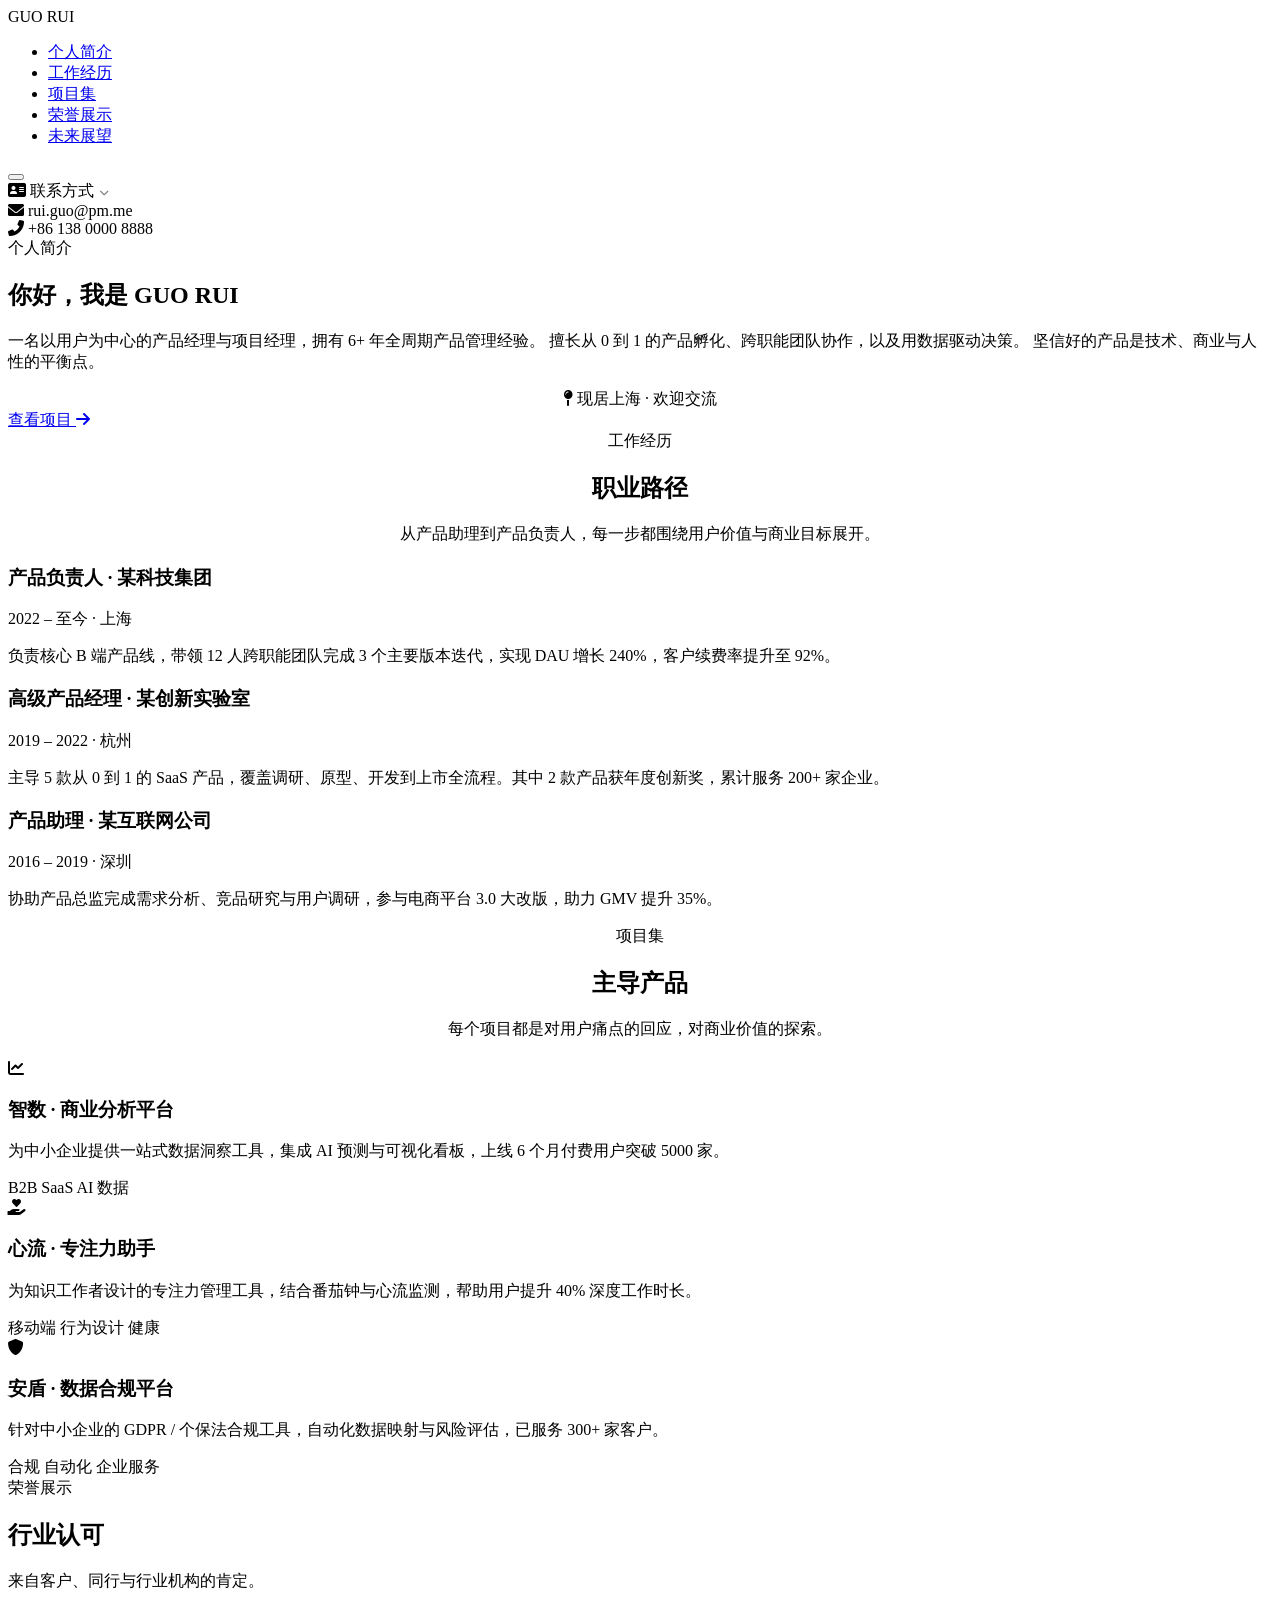
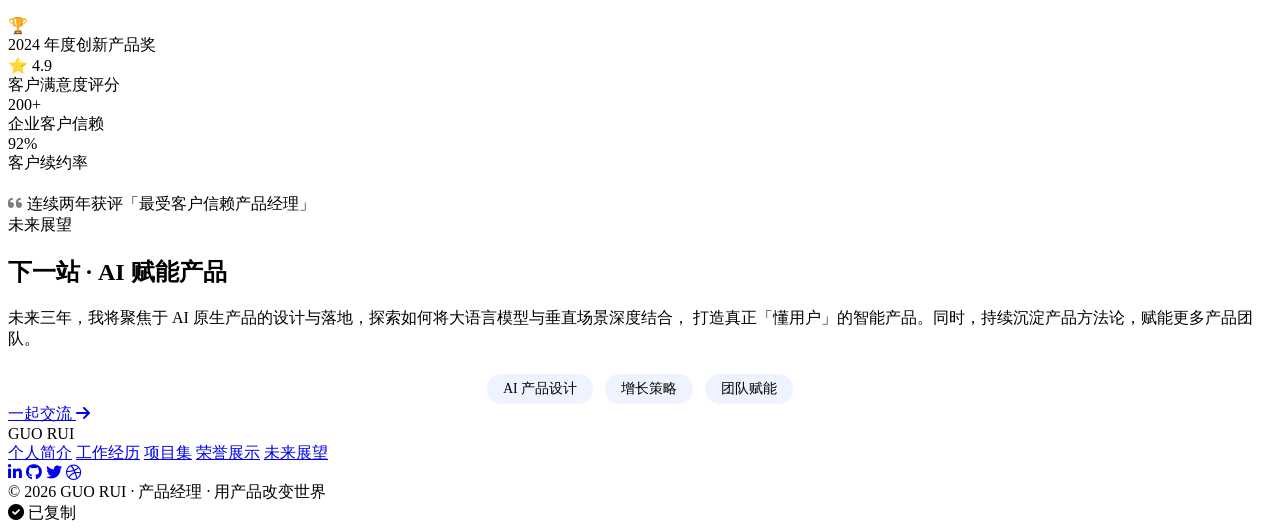
==== index.html @ d83da2b8 "Add files via upload" ====
<!DOCTYPE html>
<html lang="zh-CN">
<head>
    <meta charset="UTF-8" />
    <meta name="viewport" content="width=device-width, initial-scale=1.0" />
    <title>GUO RUI · 产品经理作品集</title>
    <!-- Font Awesome -->
    <link rel="stylesheet" href="https://cdnjs.cloudflare.com/ajax/libs/font-awesome/6.0.0-beta3/css/all.min.css" />
    <!-- Google Fonts -->
    <link rel="preconnect" href="https://fonts.googleapis.com" />
    <link rel="preconnect" href="https://fonts.gstatic.com" crossorigin />
    <link href="https://fonts.googleapis.com/css2?family=Inter:opsz,wght@14..32,300;400;500;600;700;800&family=Space+Grotesk:wght@400;500;600;700&display=swap" rel="stylesheet" />
    <!-- 主样式 -->
    <link rel="stylesheet" href="css/style.css" />
</head>
<body>

    <!-- ===== 背景装饰图形 ===== -->
    <div class="bg-shape bg-shape--1"></div>
    <div class="bg-shape bg-shape--2"></div>
    <div class="bg-shape bg-shape--3"></div>

    <!-- ============================================================
    顶部任务栏
    ============================================================ -->
    <div class="top-bar" id="topBar">
        <div class="top-left">GUO RUI</div>

        <div class="top-center" id="navCenter">
            <ul class="nav-links" id="navLinks">
                <li><a href="#intro" class="active">个人简介</a></li>
                <li><a href="#experience">工作经历</a></li>
                <li><a href="#projects">项目集</a></li>
                <li><a href="#honors">荣誉展示</a></li>
                <li><a href="#future">未来展望</a></li>
            </ul>
            <button class="hamburger" id="hamburger" aria-label="切换导航">
                <span></span>
                <span></span>
                <span></span>
            </button>
        </div>

        <div class="top-right" id="contactToggle">
            <div class="contact-label">
                <i class="fas fa-address-card"></i> 联系方式
                <i class="fas fa-chevron-down" style="font-size:0.6rem;opacity:0.5;margin-left:2px;"></i>
            </div>
            <div class="contact-dropdown" id="contactDropdown">
                <div class="contact-item" data-copy="rui.guo@pm.me">
                    <i class="fas fa-envelope"></i>
                    <span class="copy-text">rui.guo@pm.me</span>
                </div>
                <div class="contact-divider"></div>
                <div class="contact-item" data-copy="+86 138 0000 8888">
                    <i class="fas fa-phone-alt"></i>
                    <span class="copy-text">+86 138 0000 8888</span>
                </div>
            </div>
        </div>
    </div>

    <!-- ============================================================
    页面1：个人简介
    ============================================================ -->
    <section class="page" id="intro">
        <div class="page-content scroll-animate">
            <div class="page-card card-transparent">
                <span class="page-label">个人简介</span>
                <h1>你好，我是 <span class="highlight">GUO RUI</span></h1>
                <p>
                    一名以用户为中心的产品经理与项目经理，拥有 6+ 年全周期产品管理经验。
                    擅长从 0 到 1 的产品孵化、跨职能团队协作，以及用数据驱动决策。
                    坚信好的产品是技术、商业与人性的平衡点。
                </p>

                <div style="display:flex; justify-content:center; margin-top:12px;">
                    <div class="location-btn">
                        <i class="fas fa-map-pin"></i> 现居上海 · 欢迎交流
                    </div>
                </div>

                <div class="btn-group">
                    <a href="#projects" class="btn-primary">查看项目 <i class="fas fa-arrow-right"></i></a>
                </div>
            </div>
        </div>
    </section>

    <!-- ============================================================
    页面2：工作经历
    ============================================================ -->
    <section class="page" id="experience">
        <div class="page-content scroll-animate">
            <div class="page-card" style="text-align:left;">
                <span class="page-label" style="text-align:center;display:table;margin:0 auto 12px;">工作经历</span>
                <h1 style="text-align:center;">职业路径</h1>
                <p style="text-align:center;margin-bottom:20px;">
                    从产品助理到产品负责人，每一步都围绕用户价值与商业目标展开。
                </p>

                <div class="exp-list">
                    <div class="exp-item">
                        <h3>产品负责人 · 某科技集团</h3>
                        <div class="company">2022 – 至今 · 上海</div>
                        <p>负责核心 B 端产品线，带领 12 人跨职能团队完成 3 个主要版本迭代，实现 DAU 增长 240%，客户续费率提升至 92%。</p>
                    </div>
                    <div class="exp-item">
                        <h3>高级产品经理 · 某创新实验室</h3>
                        <div class="company">2019 – 2022 · 杭州</div>
                        <p>主导 5 款从 0 到 1 的 SaaS 产品，覆盖调研、原型、开发到上市全流程。其中 2 款产品获年度创新奖，累计服务 200+ 家企业。</p>
                    </div>
                    <div class="exp-item">
                        <h3>产品助理 · 某互联网公司</h3>
                        <div class="company">2016 – 2019 · 深圳</div>
                        <p>协助产品总监完成需求分析、竞品研究与用户调研，参与电商平台 3.0 大改版，助力 GMV 提升 35%。</p>
                    </div>
                </div>
            </div>
        </div>
    </section>

    <!-- ============================================================
    页面3：项目集
    ============================================================ -->
    <section class="page" id="projects">
        <div class="page-content scroll-animate">
            <div class="page-card" style="text-align:left;">
                <span class="page-label" style="text-align:center;display:table;margin:0 auto 12px;">项目集</span>
                <h1 style="text-align:center;">主导产品</h1>
                <p style="text-align:center;margin-bottom:20px;">
                    每个项目都是对用户痛点的回应，对商业价值的探索。
                </p>

                <div class="projects-grid">
                    <div class="project-card">
                        <div class="icon"><i class="fas fa-chart-line"></i></div>
                        <h3>智数 · 商业分析平台</h3>
                        <p>为中小企业提供一站式数据洞察工具，集成 AI 预测与可视化看板，上线 6 个月付费用户突破 5000 家。</p>
                        <div class="tags">
                            <span>B2B SaaS</span>
                            <span>AI</span>
                            <span>数据</span>
                        </div>
                    </div>
                    <div class="project-card">
                        <div class="icon"><i class="fas fa-hand-holding-heart"></i></div>
                        <h3>心流 · 专注力助手</h3>
                        <p>为知识工作者设计的专注力管理工具，结合番茄钟与心流监测，帮助用户提升 40% 深度工作时长。</p>
                        <div class="tags">
                            <span>移动端</span>
                            <span>行为设计</span>
                            <span>健康</span>
                        </div>
                    </div>
                    <div class="project-card">
                        <div class="icon"><i class="fas fa-shield-alt"></i></div>
                        <h3>安盾 · 数据合规平台</h3>
                        <p>针对中小企业的 GDPR / 个保法合规工具，自动化数据映射与风险评估，已服务 300+ 家客户。</p>
                        <div class="tags">
                            <span>合规</span>
                            <span>自动化</span>
                            <span>企业服务</span>
                        </div>
                    </div>
                </div>
            </div>
        </div>
    </section>

    <!-- ============================================================
    页面4：荣誉展示
    ============================================================ -->
    <section class="page" id="honors">
        <div class="page-content scroll-animate">
            <div class="page-card">
                <span class="page-label">荣誉展示</span>
                <h1>行业认可</h1>
                <p style="margin-bottom:24px;">来自客户、同行与行业机构的肯定。</p>

                <div class="honors-grid">
                    <div class="honor-item">
                        <div class="number">🏆</div>
                        <div class="desc">2024 年度创新产品奖</div>
                    </div>
                    <div class="honor-item">
                        <div class="number">⭐ 4.9</div>
                        <div class="desc">客户满意度评分</div>
                    </div>
                    <div class="honor-item">
                        <div class="number">200+</div>
                        <div class="desc">企业客户信赖</div>
                    </div>
                    <div class="honor-item">
                        <div class="number">92%</div>
                        <div class="desc">客户续约率</div>
                    </div>
                </div>
                <div class="sub-text" style="margin-top:20px;">
                    <i class="fas fa-quote-left" style="color:var(--accent-blue);opacity:0.5;"></i>
                    连续两年获评「最受客户信赖产品经理」
                </div>
            </div>
        </div>
    </section>

    <!-- ============================================================
    页面5：未来展望
    ============================================================ -->
    <section class="page" id="future">
        <div class="page-content scroll-animate">
            <div class="page-card">
                <span class="page-label">未来展望</span>
                <h1>下一站 · <span class="highlight">AI 赋能产品</span></h1>
                <p>
                    未来三年，我将聚焦于 AI 原生产品的设计与落地，探索如何将大语言模型与垂直场景深度结合，
                    打造真正「懂用户」的智能产品。同时，持续沉淀产品方法论，赋能更多产品团队。
                </p>
                <div style="margin-top:24px;display:flex;flex-wrap:wrap;gap:12px;justify-content:center;">
                    <span style="background:rgba(43,109,246,0.08);padding:6px 16px;border-radius:50px;font-size:0.85rem;color:var(--accent-blue);">AI 产品设计</span>
                    <span style="background:rgba(43,109,246,0.08);padding:6px 16px;border-radius:50px;font-size:0.85rem;color:var(--accent-blue);">增长策略</span>
                    <span style="background:rgba(43,109,246,0.08);padding:6px 16px;border-radius:50px;font-size:0.85rem;color:var(--accent-blue);">团队赋能</span>
                </div>
                <div class="btn-group">
                    <a href="#contact" class="btn-primary">一起交流 <i class="fas fa-arrow-right"></i></a>
                </div>
            </div>
        </div>
    </section>

    <!-- ============================================================
    底部状态栏
    ============================================================ -->
    <footer class="container footer" id="contact">
        <div class="footer-logo">GUO RUI</div>
        <div class="footer-links">
            <a href="#intro">个人简介</a>
            <a href="#experience">工作经历</a>
            <a href="#projects">项目集</a>
            <a href="#honors">荣誉展示</a>
            <a href="#future">未来展望</a>
        </div>
        <div class="footer-socials">
            <a href="#" aria-label="LinkedIn"><i class="fab fa-linkedin-in"></i></a>
            <a href="#" aria-label="GitHub"><i class="fab fa-github"></i></a>
            <a href="#" aria-label="Twitter"><i class="fab fa-twitter"></i></a>
            <a href="#" aria-label="Dribbble"><i class="fab fa-dribbble"></i></a>
        </div>
        <div class="footer-copy">
            &copy; 2026 GUO RUI · 产品经理 · 用产品改变世界
        </div>
    </footer>

    <!-- ============================================================
    "已复制" 提示小窗
    ============================================================ -->
    <div class="toast-copy" id="toastCopy">
        <i class="fas fa-check-circle"></i> 已复制
    </div>

    <!-- ============================================================
    主脚本
    ============================================================ -->
    <script src="js/script.js"></script>

</body>
</html>
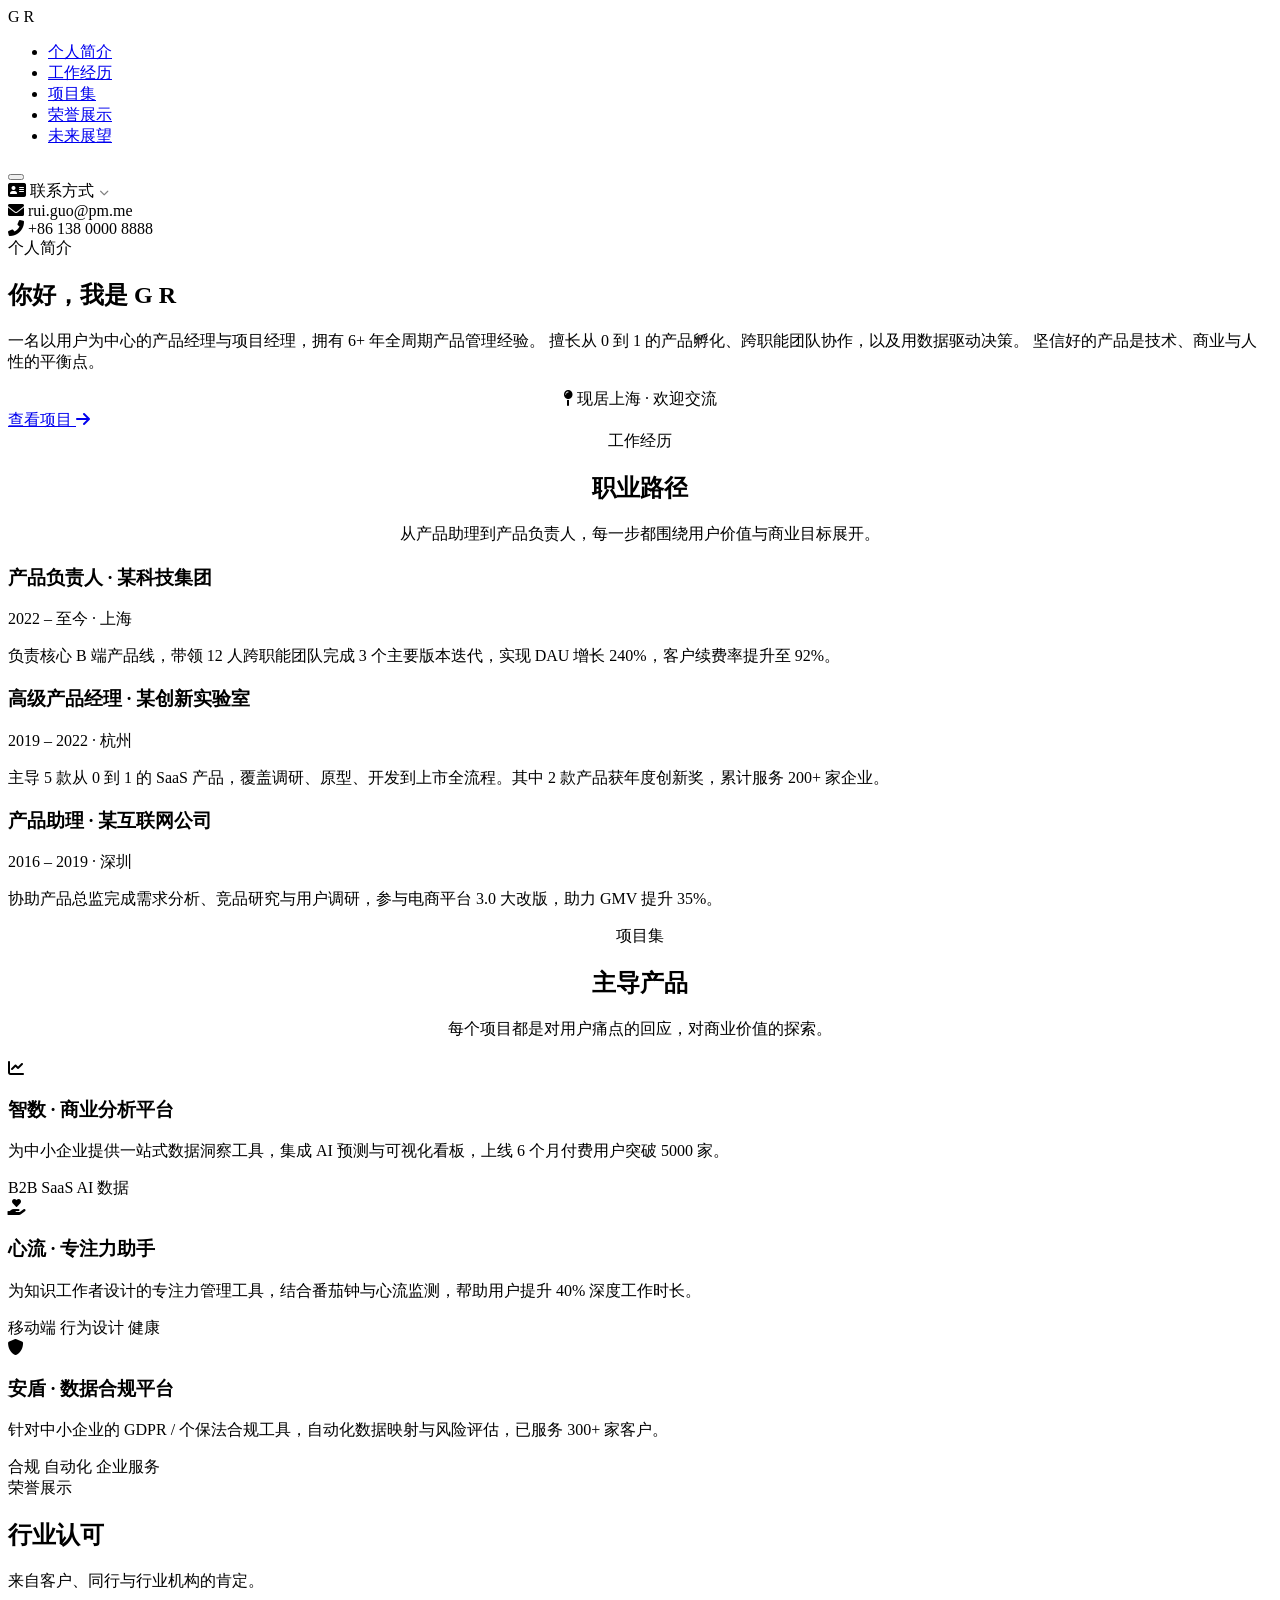
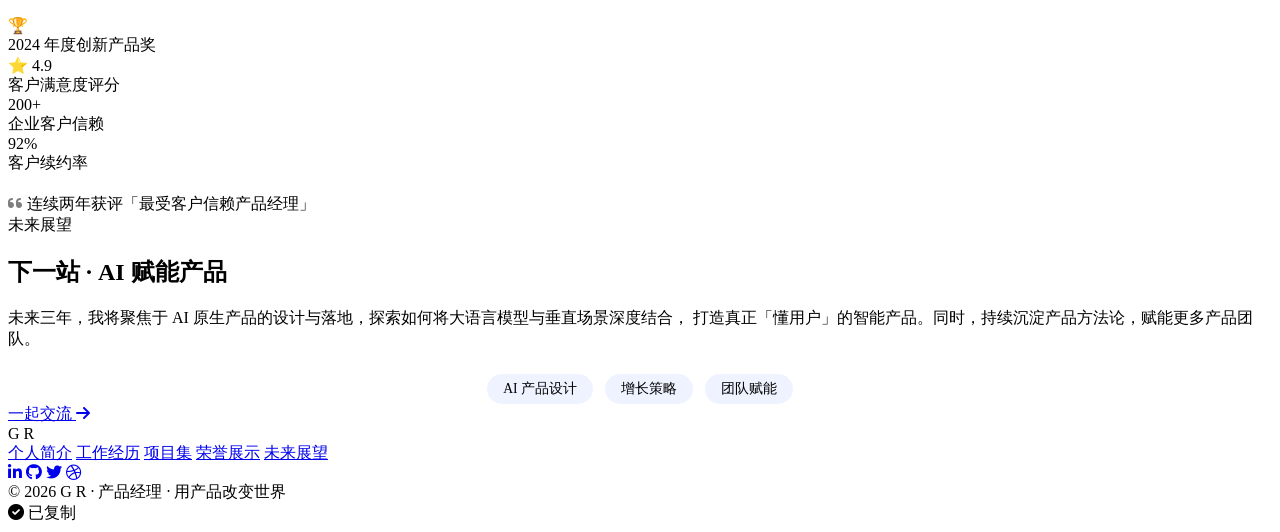
==== commit 5d733ba5: "Update index.html" ====
--- a/index.html
+++ b/index.html
@@ -3,7 +3,7 @@
 <head>
     <meta charset="UTF-8" />
     <meta name="viewport" content="width=device-width, initial-scale=1.0" />
-    <title>GUO RUI · 产品经理作品集</title>
+    <title>G R · 产品经理作品集</title>
     <!-- Font Awesome -->
     <link rel="stylesheet" href="https://cdnjs.cloudflare.com/ajax/libs/font-awesome/6.0.0-beta3/css/all.min.css" />
     <!-- Google Fonts -->
@@ -24,7 +24,7 @@
     顶部任务栏
     ============================================================ -->
     <div class="top-bar" id="topBar">
-        <div class="top-left">GUO RUI</div>
+        <div class="top-left">G R</div>
 
         <div class="top-center" id="navCenter">
             <ul class="nav-links" id="navLinks">
@@ -67,7 +67,7 @@
         <div class="page-content scroll-animate">
             <div class="page-card card-transparent">
                 <span class="page-label">个人简介</span>
-                <h1>你好，我是 <span class="highlight">GUO RUI</span></h1>
+                <h1>你好，我是 <span class="highlight">G R</span></h1>
                 <p>
                     一名以用户为中心的产品经理与项目经理，拥有 6+ 年全周期产品管理经验。
                     擅长从 0 到 1 的产品孵化、跨职能团队协作，以及用数据驱动决策。
@@ -232,7 +232,7 @@
     底部状态栏
     ============================================================ -->
     <footer class="container footer" id="contact">
-        <div class="footer-logo">GUO RUI</div>
+        <div class="footer-logo">G R</div>
         <div class="footer-links">
             <a href="#intro">个人简介</a>
             <a href="#experience">工作经历</a>
@@ -247,7 +247,7 @@
             <a href="#" aria-label="Dribbble"><i class="fab fa-dribbble"></i></a>
         </div>
         <div class="footer-copy">
-            &copy; 2026 GUO RUI · 产品经理 · 用产品改变世界
+            &copy; 2026 G R · 产品经理 · 用产品改变世界
         </div>
     </footer>
 
@@ -264,4 +264,4 @@
     <script src="js/script.js"></script>
 
 </body>
-</html>+</html>
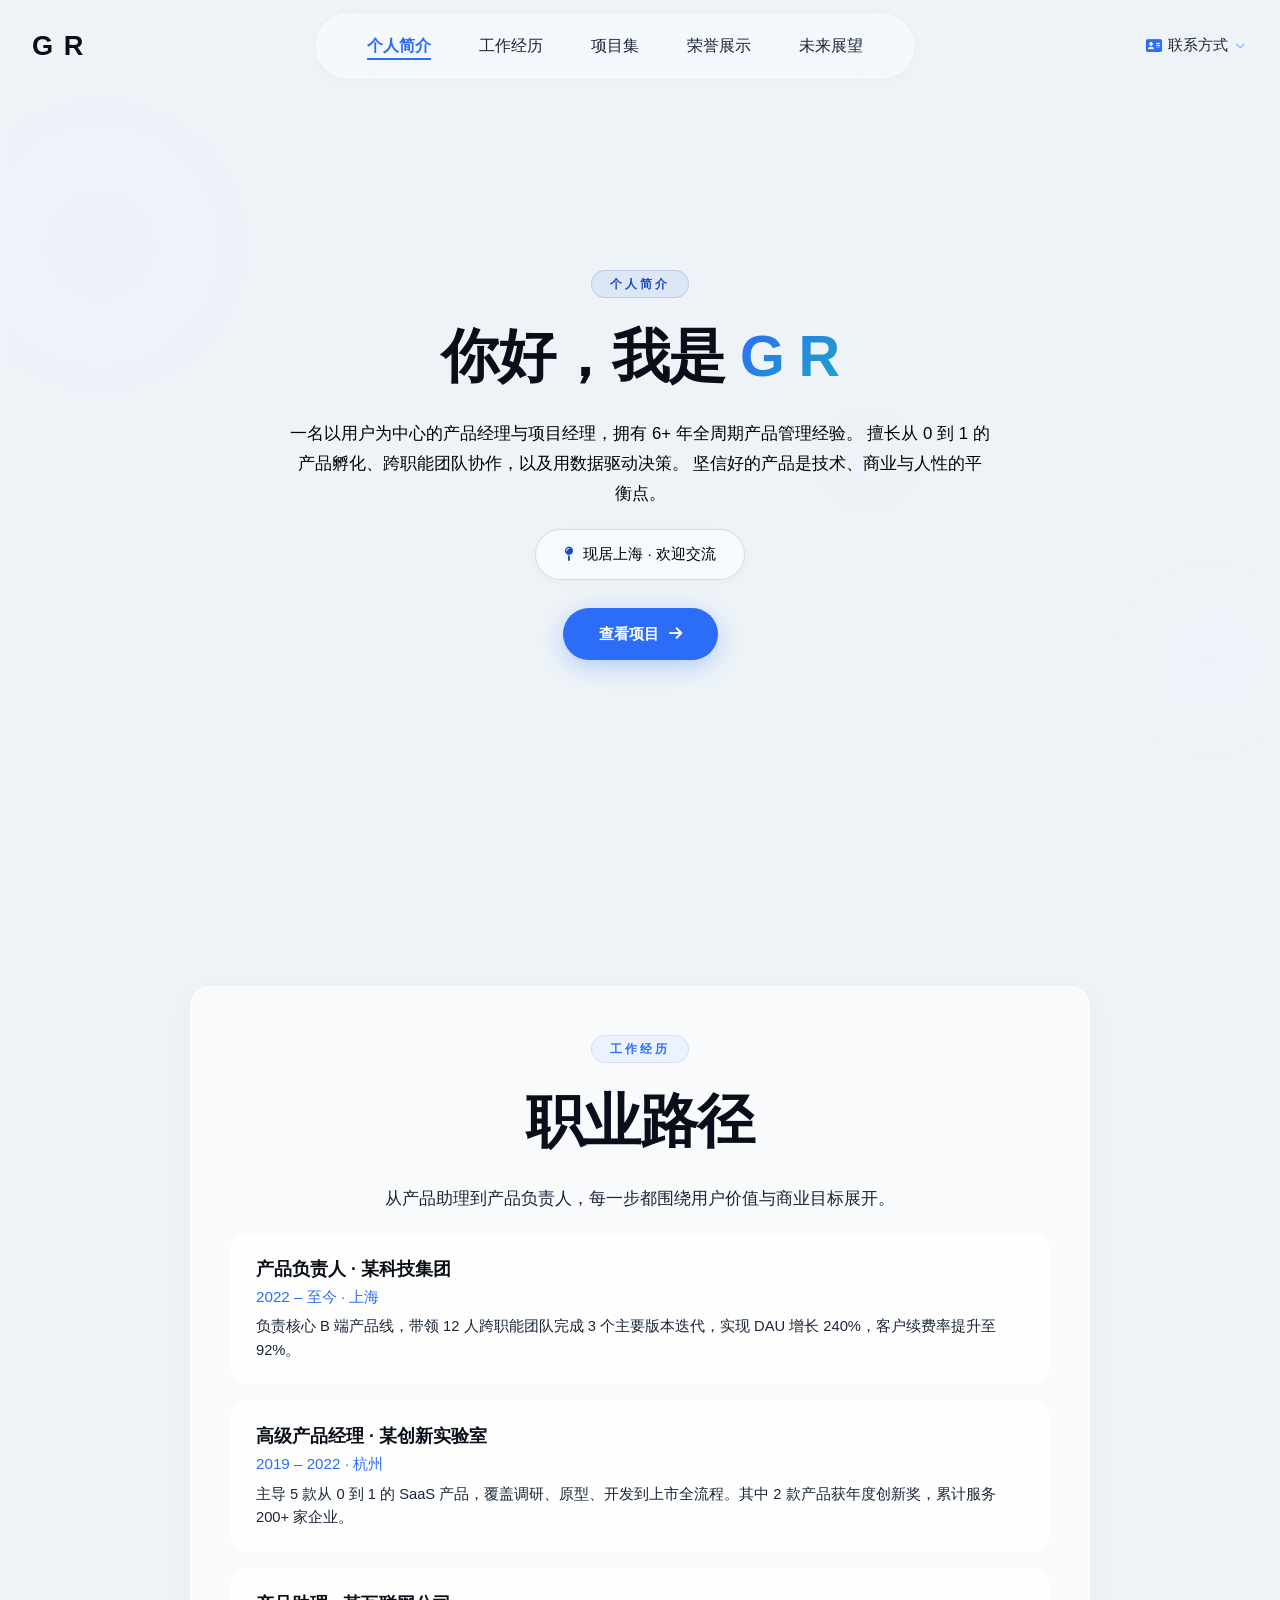
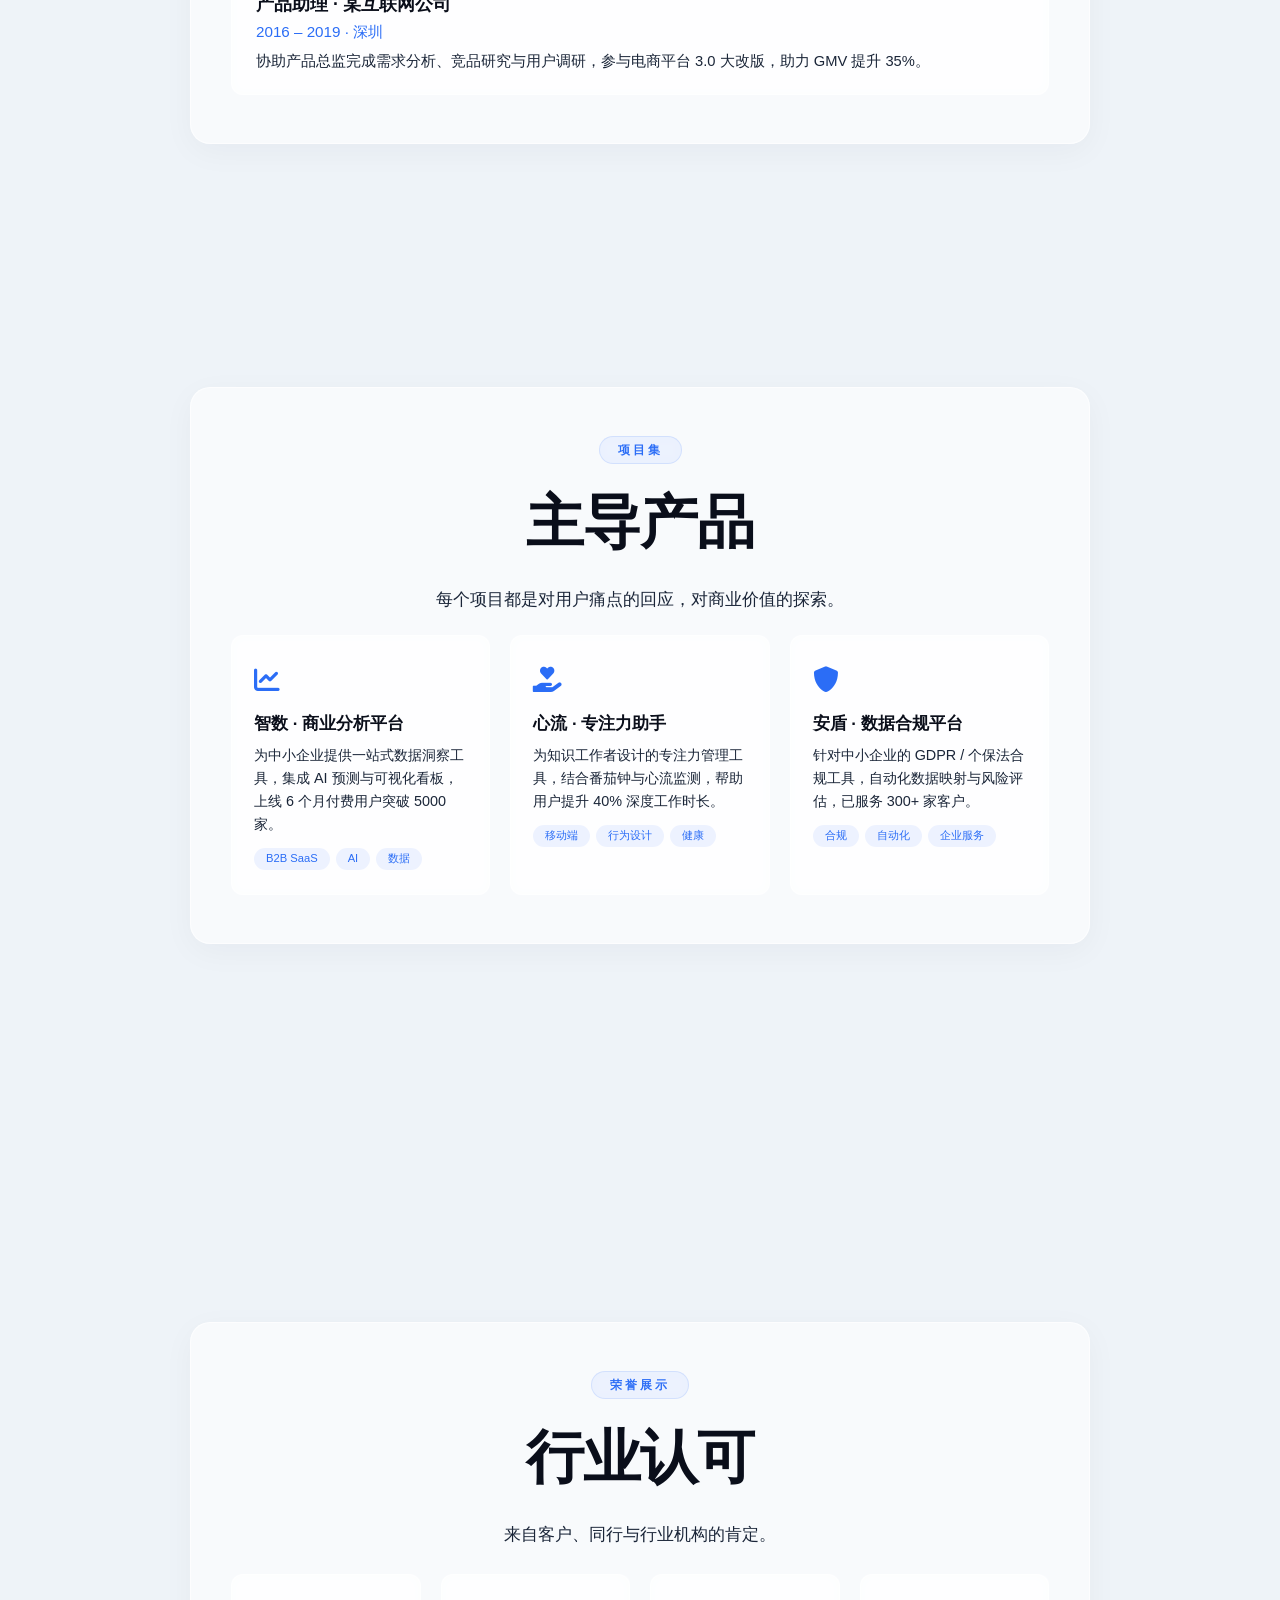
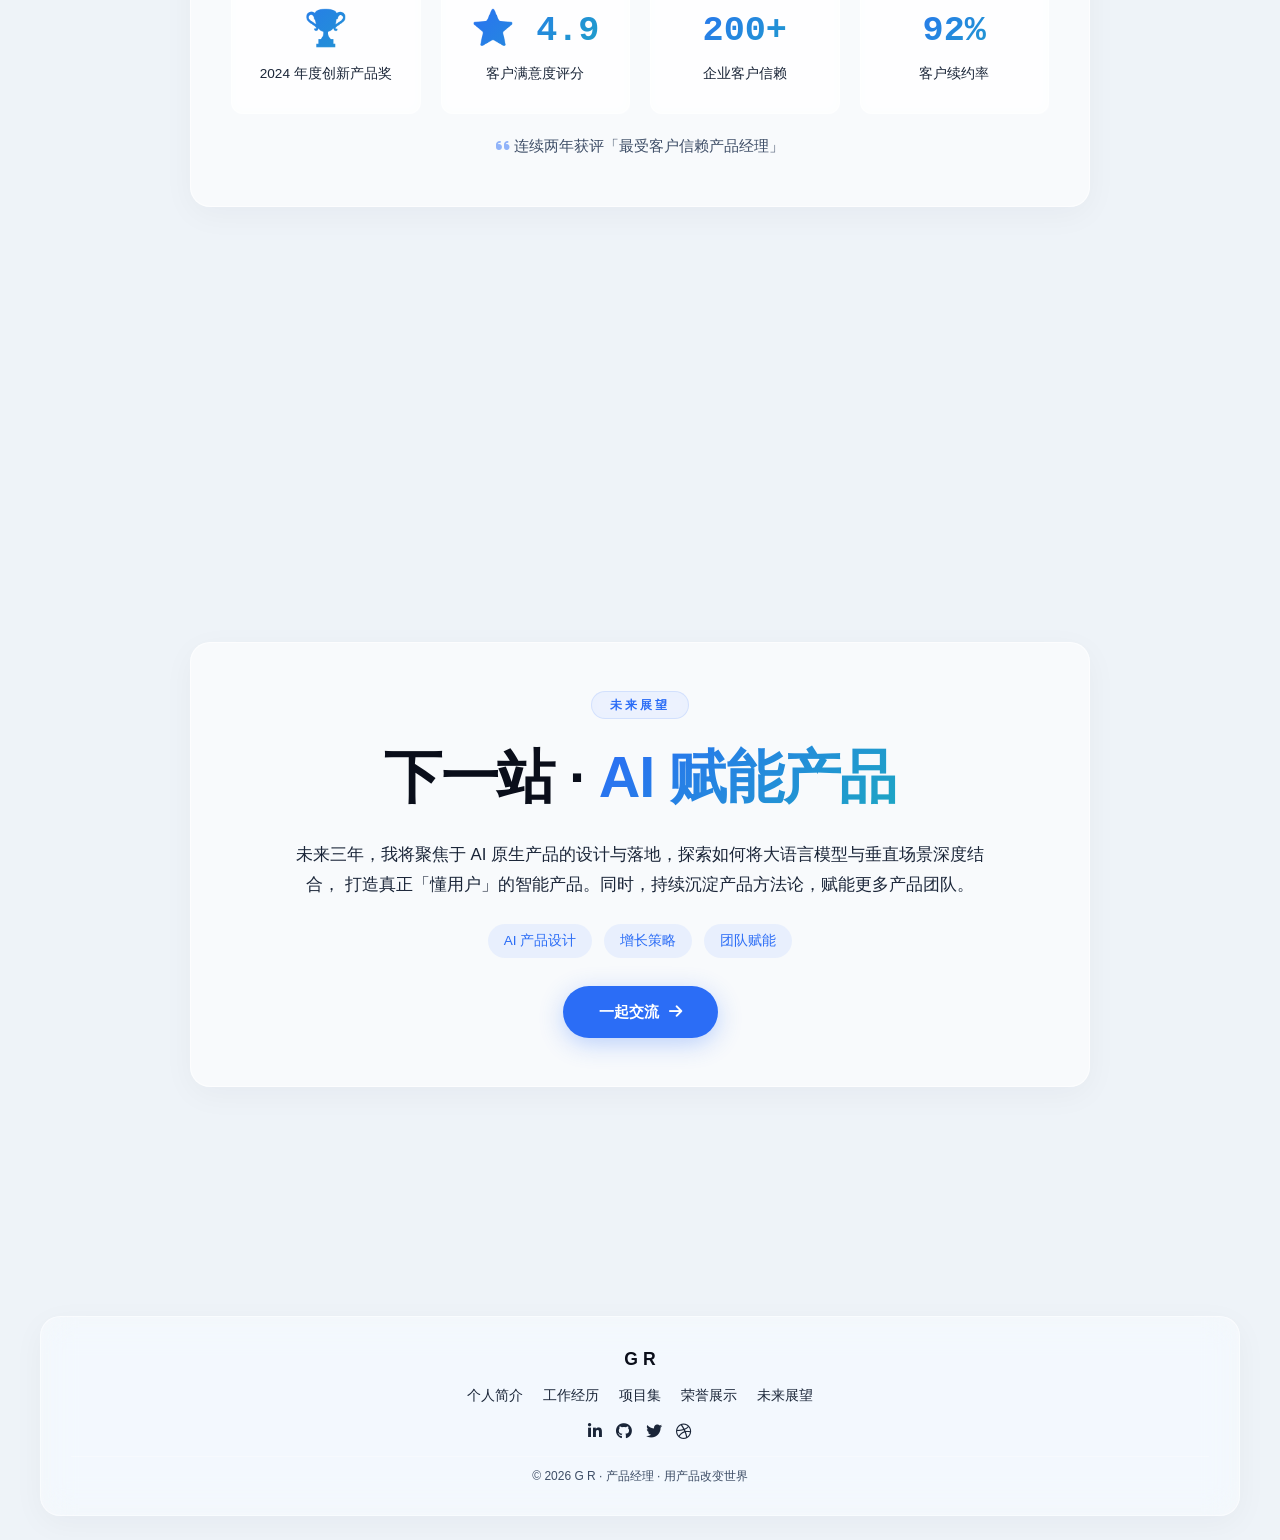
==== commit 7aedac19: "Add files via upload" ====
--- a/index.html
+++ b/index.html
@@ -264,4 +264,4 @@
     <script src="js/script.js"></script>
 
 </body>
-</html>
+</html>
--- a/css/style.css
+++ b/css/style.css
@@ -0,0 +1,1068 @@
+/* ========== 重置 & 全局 ========== */
+* {
+    margin: 0;
+    padding: 0;
+    box-sizing: border-box;
+}
+
+:root {
+    --bg-body: #eef3f8;
+    --text-primary: #0a0e1a;
+    --text-secondary: #1a2538;
+    --text-muted: #3d4d66;
+    --accent-blue: #2b6df6;
+    --accent-cyan: #1da5c4;
+    --accent-purple: #6b5ce0;
+    --radius: 20px;
+    --radius-sm: 12px;
+    --transition: 0.4s cubic-bezier(0.25, 0.46, 0.45, 0.94);
+    --glass-bg: rgba(255, 255, 255, 0.45);
+    --glass-border: rgba(255, 255, 255, 0.50);
+    --glass-shadow: 0 8px 32px rgba(0, 20, 40, 0.04);
+    --glass-shadow-hover: 0 16px 48px rgba(59, 124, 255, 0.08);
+}
+
+html {
+    scroll-behavior: smooth;
+}
+
+body {
+    font-family: 'Inter', -apple-system, BlinkMacSystemFont, 'Microsoft YaHei', sans-serif;
+    background: var(--bg-body);
+    color: var(--text-primary);
+    line-height: 1.6;
+    padding: 0 20px;
+    min-height: 100vh;
+    overflow-x: hidden;
+    position: relative;
+    background-image: url('');
+    background-size: cover;
+    background-position: center;
+    background-attachment: fixed;
+}
+
+/* 背景遮罩层 — 透明度 10% */
+body.has-bg::before {
+    content: '';
+    position: fixed;
+    top: 0;
+    left: 0;
+    width: 100%;
+    height: 100%;
+    background: rgba(238, 243, 248, 0.10);
+    backdrop-filter: blur(1.5px);
+    z-index: 0;
+    pointer-events: none;
+}
+
+/* 背景装饰图形 */
+.bg-shape {
+    position: fixed;
+    border-radius: 50%;
+    pointer-events: none;
+    z-index: 0;
+    opacity: 0.08;
+    animation: floatShape 20s infinite alternate ease-in-out;
+}
+.bg-shape--1 {
+    width: 400px;
+    height: 400px;
+    top: 5%;
+    left: -100px;
+    background: radial-gradient(circle, rgba(59, 124, 255, 0.10), transparent 70%);
+    animation-duration: 24s;
+}
+.bg-shape--2 {
+    width: 300px;
+    height: 300px;
+    bottom: 10%;
+    right: -80px;
+    background: radial-gradient(circle, rgba(37, 181, 212, 0.08), transparent 70%);
+    animation-duration: 28s;
+    animation-delay: -6s;
+}
+.bg-shape--3 {
+    width: 200px;
+    height: 200px;
+    top: 40%;
+    left: 60%;
+    background: radial-gradient(circle, rgba(124, 108, 240, 0.06), transparent 70%);
+    animation-duration: 22s;
+    animation-delay: -10s;
+}
+
+@keyframes floatShape {
+    0% { transform: translate(0, 0) scale(1) rotate(0deg); }
+    33% { transform: translate(30px, -40px) scale(1.1) rotate(8deg); }
+    66% { transform: translate(-20px, 20px) scale(0.9) rotate(-6deg); }
+    100% { transform: translate(10px, -20px) scale(1.05) rotate(4deg); }
+}
+
+.container {
+    max-width: 1200px;
+    margin: 0 auto;
+    padding: 0 16px;
+    position: relative;
+    z-index: 2;
+}
+
+/* ========== 滚动入场动画 ========== */
+.scroll-animate {
+    opacity: 0;
+    transform: translateY(36px);
+    transition: opacity 0.8s cubic-bezier(0.25, 0.46, 0.45, 0.94),
+        transform 0.8s cubic-bezier(0.25, 0.46, 0.45, 0.94);
+    will-change: opacity, transform;
+}
+.scroll-animate.visible {
+    opacity: 1;
+    transform: translateY(0);
+}
+.scroll-animate.delay-1 { transition-delay: 0.1s; }
+.scroll-animate.delay-2 { transition-delay: 0.2s; }
+.scroll-animate.delay-3 { transition-delay: 0.3s; }
+.scroll-animate.delay-4 { transition-delay: 0.4s; }
+
+/* ============================================================
+   顶部任务栏
+   ============================================================ */
+.top-bar {
+    position: fixed;
+    top: 14px;
+    left: 50%;
+    transform: translateX(-50%);
+    width: calc(100% - 40px);
+    max-width: 1200px;
+    z-index: 100;
+    display: flex;
+    align-items: center;
+    justify-content: space-between;
+    gap: 20px;
+    padding: 0 4px;
+    flex-wrap: nowrap;
+}
+
+.top-left {
+    font-family: 'Microsoft YaHei', 'PingFang SC', sans-serif;
+    font-size: 1.7rem;
+    font-weight: 700;
+    color: #0a0e1a;
+    letter-spacing: 1.5px;
+    white-space: nowrap;
+    flex-shrink: 0;
+    padding: 6px 0;
+    margin-left: -12px;
+    transition: font-size var(--transition);
+    text-shadow: 0 1px 6px rgba(255,255,255,0.3);
+}
+
+.top-center {
+    display: flex;
+    align-items: center;
+    justify-content: center;
+    flex: 0 1 auto;
+    min-width: 0;
+    padding: 14px 34px;
+    border-radius: 60px;
+    background: rgba(255, 255, 255, 0.45);
+    backdrop-filter: blur(24px) saturate(180%);
+    -webkit-backdrop-filter: blur(24px) saturate(180%);
+    border: 1px solid rgba(255, 255, 255, 0.50);
+    box-shadow: 0 4px 20px rgba(0, 20, 40, 0.02);
+    transition: background var(--transition), box-shadow var(--transition), padding var(--transition);
+}
+
+.top-center.scrolled {
+    background: rgba(255, 255, 255, 0.60);
+    box-shadow: 0 8px 32px rgba(0, 20, 40, 0.06);
+}
+
+.nav-links {
+    display: flex;
+    align-items: center;
+    gap: 48px;
+    list-style: none;
+    font-size: 1rem;
+    font-weight: 500;
+    color: var(--text-secondary);
+    margin: 0;
+    padding: 4px 16px;
+    flex-wrap: nowrap;
+}
+
+.nav-links a {
+    transition: color var(--transition);
+    position: relative;
+    text-decoration: none;
+    color: #1a2538;
+    padding: 4px 0;
+    white-space: nowrap;
+    font-weight: 500;
+}
+
+.nav-links a::after {
+    content: '';
+    position: absolute;
+    bottom: -2px;
+    left: 0;
+    width: 0;
+    height: 2.5px;
+    background: var(--accent-blue);
+    transition: width var(--transition);
+}
+
+.nav-links a:hover {
+    color: var(--accent-blue);
+}
+
+.nav-links a:hover::after {
+    width: 100%;
+}
+
+.nav-links a.active {
+    color: var(--accent-blue);
+    font-weight: 600;
+}
+
+.nav-links a.active::after {
+    width: 100%;
+}
+
+.top-right {
+    position: relative;
+    font-size: 0.92rem;
+    color: var(--text-secondary);
+    white-space: nowrap;
+    flex-shrink: 0;
+    padding: 6px 0;
+    cursor: pointer;
+    user-select: none;
+    transition: color var(--transition);
+    margin-right: -8px;
+}
+
+.top-right:hover {
+    color: var(--accent-blue);
+}
+
+.top-right .contact-label {
+    display: flex;
+    align-items: center;
+    gap: 6px;
+    color: #1a2538;
+    font-weight: 500;
+}
+
+.top-right .contact-label i {
+    color: var(--accent-blue);
+    font-size: 0.9rem;
+}
+
+.contact-dropdown {
+    position: absolute;
+    top: calc(100% + 12px);
+    right: -8px;
+    min-width: 210px;
+    background: rgba(255, 255, 255, 0.80);
+    backdrop-filter: blur(24px) saturate(180%);
+    -webkit-backdrop-filter: blur(24px) saturate(180%);
+    border: 1px solid rgba(255, 255, 255, 0.60);
+    border-radius: var(--radius-sm);
+    padding: 16px 22px;
+    box-shadow: 0 12px 44px rgba(0, 20, 40, 0.10);
+    opacity: 0;
+    visibility: hidden;
+    transform: translateY(-8px) scale(0.96);
+    transition: opacity 0.3s ease, transform 0.3s ease, visibility 0.3s ease;
+    z-index: 200;
+    text-align: left;
+}
+
+.contact-dropdown.open {
+    opacity: 1;
+    visibility: visible;
+    transform: translateY(0) scale(1);
+}
+
+.contact-dropdown .contact-item {
+    display: flex;
+    align-items: center;
+    gap: 12px;
+    padding: 8px 0;
+    font-size: 0.88rem;
+    color: var(--text-secondary);
+    white-space: nowrap;
+    cursor: pointer;
+    border-radius: 8px;
+    padding: 8px 12px;
+    margin: 0 -12px;
+    transition: background var(--transition);
+}
+
+.contact-dropdown .contact-item:hover {
+    background: rgba(43, 109, 246, 0.06);
+}
+
+.contact-dropdown .contact-item i {
+    color: var(--accent-blue);
+    width: 20px;
+    text-align: center;
+    font-size: 0.95rem;
+    flex-shrink: 0;
+}
+
+.contact-dropdown .contact-item .copy-text {
+    color: var(--text-secondary);
+    text-decoration: none;
+    flex: 1;
+}
+
+.contact-dropdown .contact-divider {
+    height: 1px;
+    background: rgba(0, 0, 0, 0.06);
+    margin: 4px 0;
+}
+
+.toast-copy {
+    position: fixed;
+    top: 80px;
+    left: 50%;
+    transform: translateX(-50%) translateY(-20px);
+    background: rgba(0, 0, 0, 0.80);
+    backdrop-filter: blur(12px);
+    -webkit-backdrop-filter: blur(12px);
+    color: #fff;
+    padding: 10px 28px;
+    border-radius: 40px;
+    font-size: 0.92rem;
+    font-weight: 500;
+    letter-spacing: 0.3px;
+    box-shadow: 0 8px 32px rgba(0, 0, 0, 0.20);
+    z-index: 999;
+    opacity: 0;
+    visibility: hidden;
+    transition: opacity 0.35s ease, transform 0.35s ease, visibility 0.35s ease;
+    pointer-events: none;
+    white-space: nowrap;
+}
+
+.toast-copy.show {
+    opacity: 1;
+    visibility: visible;
+    transform: translateX(-50%) translateY(0);
+}
+
+.toast-copy i {
+    margin-right: 8px;
+    color: #4cd964;
+}
+
+.hamburger {
+    display: none;
+    flex-direction: column;
+    gap: 5px;
+    cursor: pointer;
+    padding: 4px 6px;
+    background: transparent;
+    border: none;
+    flex-shrink: 0;
+    align-items: center;
+    justify-content: center;
+}
+.hamburger span {
+    width: 24px;
+    height: 2.5px;
+    background: var(--text-primary);
+    border-radius: 4px;
+    transition: var(--transition);
+}
+
+/* ============================================================
+   全屏页面
+   ============================================================ */
+.page {
+    min-height: 100vh;
+    display: flex;
+    flex-direction: column;
+    justify-content: center;
+    align-items: center;
+    text-align: center;
+    padding: 80px 20px 50px;
+    position: relative;
+    z-index: 2;
+    scroll-margin-top: 80px;
+}
+
+.page-content {
+    max-width: 900px;
+    width: 100%;
+}
+
+.page-card {
+    background: rgba(255, 255, 255, 0.60);
+    backdrop-filter: blur(16px) saturate(180%);
+    -webkit-backdrop-filter: blur(16px) saturate(180%);
+    border: 1px solid rgba(255, 255, 255, 0.60);
+    border-radius: var(--radius);
+    padding: 48px 40px;
+    box-shadow: var(--glass-shadow);
+    transition: transform var(--transition), box-shadow var(--transition);
+}
+
+.page-card:hover {
+    transform: translateY(-4px);
+    box-shadow: var(--glass-shadow-hover);
+}
+
+/* ========== 第一页：透明背景 ========== */
+.page-card.card-transparent {
+    background: transparent !important;
+    backdrop-filter: none !important;
+    -webkit-backdrop-filter: none !important;
+    border: none !important;
+    border-radius: 0 !important;
+    box-shadow: none !important;
+    padding: 48px 20px;
+}
+
+.page-card.card-transparent:hover {
+    transform: none !important;
+    box-shadow: none !important;
+}
+
+.page-card.card-transparent .page-label,
+.page-card.card-transparent p,
+.page-card.card-transparent .btn-group .btn-secondary {
+    color: #000000 !important;
+}
+
+.page-card.card-transparent .page-label {
+    color: #1a4bc4 !important;
+    background: rgba(26, 75, 196, 0.08);
+    border-color: rgba(26, 75, 196, 0.15);
+}
+
+.page-card.card-transparent h1 {
+    color: var(--text-primary);
+}
+
+.page-card.card-transparent h1 .highlight {
+    background: linear-gradient(135deg, var(--accent-blue), var(--accent-cyan));
+    -webkit-background-clip: text;
+    -webkit-text-fill-color: transparent;
+    background-clip: text;
+}
+
+.page-card.card-transparent .btn-primary {
+    color: #fff !important;
+}
+.page-card.card-transparent .btn-secondary {
+    color: #000000 !important;
+    background: rgba(255, 255, 255, 0.55);
+    border-color: rgba(0, 0, 0, 0.15);
+}
+.page-card.card-transparent .btn-secondary:hover {
+    background: rgba(255, 255, 255, 0.85);
+}
+
+/* 第一页的“现居上海”按钮 */
+.location-btn {
+    display: inline-flex;
+    align-items: center;
+    justify-content: center;
+    gap: 10px;
+    background: rgba(255, 255, 255, 0.55);
+    backdrop-filter: blur(8px);
+    -webkit-backdrop-filter: blur(8px);
+    border: 1px solid rgba(0, 0, 0, 0.12);
+    color: #000000;
+    padding: 12px 28px;
+    border-radius: 60px;
+    font-weight: 500;
+    font-size: 0.95rem;
+    transition: background var(--transition), transform var(--transition), box-shadow var(--transition);
+    text-decoration: none;
+    margin: 8px auto 0;
+    cursor: default;
+    box-shadow: 0 2px 12px rgba(0, 0, 0, 0.03);
+}
+
+.location-btn i {
+    color: #000000;
+    font-size: 0.9rem;
+}
+
+.location-btn:hover {
+    background: rgba(255, 255, 255, 0.80);
+    transform: translateY(-2px);
+    box-shadow: 0 6px 20px rgba(0, 0, 0, 0.06);
+}
+
+.location-btn .fa-map-pin {
+    color: #1a4bc4;
+}
+
+/* ========== 通用页面元素 ========== */
+.page-label {
+    display: inline-block;
+    font-size: 0.72rem;
+    text-transform: uppercase;
+    letter-spacing: 3px;
+    color: var(--accent-blue);
+    font-weight: 600;
+    margin-bottom: 12px;
+    background: rgba(43, 109, 246, 0.08);
+    padding: 4px 18px;
+    border-radius: 50px;
+    backdrop-filter: blur(4px);
+    border: 1px solid rgba(43, 109, 246, 0.12);
+}
+
+.page h1 {
+    font-family: 'Space Grotesk', sans-serif;
+    font-size: clamp(2.2rem, 4.5vw, 3.6rem);
+    font-weight: 700;
+    letter-spacing: -0.02em;
+    color: var(--text-primary);
+    margin-bottom: 16px;
+}
+
+.page h1 .highlight {
+    background: linear-gradient(135deg, var(--accent-blue), var(--accent-cyan));
+    -webkit-background-clip: text;
+    -webkit-text-fill-color: transparent;
+    background-clip: text;
+}
+
+.page p {
+    font-size: 1.05rem;
+    color: var(--text-secondary);
+    line-height: 1.8;
+    max-width: 700px;
+    margin: 0 auto;
+}
+
+.page .sub-text {
+    font-size: 0.95rem;
+    color: var(--text-muted);
+    margin-top: 10px;
+}
+
+/* ========== 工作经历 ========== */
+.exp-list {
+    display: flex;
+    flex-direction: column;
+    gap: 18px;
+    text-align: left;
+    margin-top: 8px;
+}
+
+.exp-item {
+    background: rgba(255, 255, 255, 0.50);
+    backdrop-filter: blur(8px);
+    -webkit-backdrop-filter: blur(8px);
+    border: 1px solid rgba(255, 255, 255, 0.55);
+    border-radius: var(--radius-sm);
+    padding: 20px 24px;
+    transition: background var(--transition), transform var(--transition);
+}
+
+.exp-item:hover {
+    background: rgba(255, 255, 255, 0.75);
+    transform: translateX(6px);
+}
+
+.exp-item h3 {
+    font-size: 1.1rem;
+    font-weight: 600;
+    color: var(--text-primary);
+}
+
+.exp-item .company {
+    font-weight: 500;
+    color: var(--accent-blue);
+    margin: 2px 0 6px;
+    font-size: 0.95rem;
+}
+
+.exp-item p {
+    font-size: 0.92rem;
+    color: var(--text-secondary);
+    line-height: 1.6;
+    max-width: 100%;
+}
+
+/* ========== 项目网格 ========== */
+.projects-grid {
+    display: grid;
+    grid-template-columns: repeat(auto-fit, minmax(250px, 1fr));
+    gap: 20px;
+    margin-top: 8px;
+    text-align: left;
+}
+
+.project-card {
+    background: rgba(255, 255, 255, 0.50);
+    backdrop-filter: blur(8px);
+    -webkit-backdrop-filter: blur(8px);
+    border: 1px solid rgba(255, 255, 255, 0.55);
+    border-radius: var(--radius-sm);
+    padding: 24px 22px;
+    transition: background var(--transition), transform var(--transition), box-shadow var(--transition);
+}
+
+.project-card:hover {
+    background: rgba(255, 255, 255, 0.75);
+    transform: translateY(-4px);
+    box-shadow: var(--glass-shadow-hover);
+}
+
+.project-card .icon {
+    font-size: 1.6rem;
+    color: var(--accent-blue);
+    margin-bottom: 10px;
+}
+
+.project-card h3 {
+    font-size: 1.05rem;
+    font-weight: 600;
+    color: var(--text-primary);
+    margin-bottom: 6px;
+}
+
+.project-card p {
+    font-size: 0.9rem;
+    color: var(--text-secondary);
+    line-height: 1.6;
+    max-width: 100%;
+}
+
+.project-card .tags {
+    display: flex;
+    flex-wrap: wrap;
+    gap: 6px;
+    margin-top: 12px;
+}
+
+.project-card .tags span {
+    background: rgba(43, 109, 246, 0.08);
+    padding: 2px 12px;
+    border-radius: 50px;
+    font-size: 0.7rem;
+    color: var(--accent-blue);
+    font-weight: 500;
+}
+
+/* ========== 荣誉网格 ========== */
+.honors-grid {
+    display: grid;
+    grid-template-columns: repeat(auto-fit, minmax(160px, 1fr));
+    gap: 20px;
+    margin-top: 8px;
+}
+
+.honor-item {
+    background: rgba(255, 255, 255, 0.50);
+    backdrop-filter: blur(8px);
+    -webkit-backdrop-filter: blur(8px);
+    border: 1px solid rgba(255, 255, 255, 0.55);
+    border-radius: var(--radius-sm);
+    padding: 28px 16px;
+    text-align: center;
+    transition: transform var(--transition), background var(--transition);
+}
+
+.honor-item:hover {
+    transform: translateY(-4px);
+    background: rgba(255, 255, 255, 0.75);
+}
+
+.honor-item .number {
+    font-family: 'Space Grotesk', monospace;
+    font-size: 2.2rem;
+    font-weight: 700;
+    background: linear-gradient(135deg, var(--accent-blue), var(--accent-cyan));
+    -webkit-background-clip: text;
+    -webkit-text-fill-color: transparent;
+    background-clip: text;
+}
+
+.honor-item .desc {
+    color: var(--text-secondary);
+    font-size: 0.85rem;
+    margin-top: 4px;
+}
+
+/* ========== 按钮 ========== */
+.btn-primary {
+    display: inline-flex;
+    align-items: center;
+    gap: 10px;
+    background: var(--accent-blue);
+    color: #fff;
+    padding: 14px 36px;
+    border-radius: 60px;
+    font-weight: 600;
+    font-size: 0.95rem;
+    border: none;
+    cursor: pointer;
+    transition: background var(--transition), transform var(--transition), box-shadow var(--transition);
+    text-decoration: none;
+    box-shadow: 0 6px 24px rgba(43, 109, 246, 0.30);
+    margin-top: 20px;
+}
+
+.btn-primary:hover {
+    background: #1a5ad9;
+    transform: translateY(-2px);
+    box-shadow: 0 12px 36px rgba(43, 109, 246, 0.40);
+}
+
+.btn-secondary {
+    display: inline-flex;
+    align-items: center;
+    gap: 10px;
+    background: rgba(255, 255, 255, 0.55);
+    backdrop-filter: blur(8px);
+    border: 1px solid rgba(255, 255, 255, 0.70);
+    color: var(--text-primary);
+    padding: 14px 36px;
+    border-radius: 60px;
+    font-weight: 500;
+    font-size: 0.95rem;
+    transition: background var(--transition), transform var(--transition);
+    text-decoration: none;
+    margin-top: 20px;
+}
+
+.btn-secondary:hover {
+    background: rgba(255, 255, 255, 0.85);
+    transform: translateY(-2px);
+}
+
+.btn-group {
+    display: flex;
+    flex-wrap: wrap;
+    gap: 14px;
+    justify-content: center;
+    margin-top: 8px;
+}
+
+/* ============================================================
+   底部状态栏
+   ============================================================ */
+.footer {
+    position: relative;
+    z-index: 2;
+    border-radius: var(--radius);
+    padding: 28px 30px;
+    margin: 16px auto 24px;
+    max-width: 1200px;
+    display: flex;
+    flex-direction: column;
+    align-items: center;
+    justify-content: center;
+    gap: 12px;
+    background: rgba(255, 255, 255, 0.40);
+    backdrop-filter: blur(16px) saturate(180%);
+    -webkit-backdrop-filter: blur(16px) saturate(180%);
+    border: 1px solid rgba(255, 255, 255, 0.50);
+    box-shadow: var(--glass-shadow);
+    text-align: center;
+}
+
+.footer .footer-logo {
+    font-family: 'Microsoft YaHei', sans-serif;
+    font-weight: 700;
+    font-size: 1.1rem;
+    color: #0a0e1a;
+}
+
+.footer .footer-links {
+    display: flex;
+    gap: 20px;
+    font-size: 0.85rem;
+    color: var(--text-secondary);
+    flex-wrap: wrap;
+    justify-content: center;
+}
+
+.footer .footer-links a {
+    color: var(--text-secondary);
+    text-decoration: none;
+    transition: color var(--transition);
+}
+
+.footer .footer-links a:hover {
+    color: var(--accent-blue);
+}
+
+.footer .footer-socials {
+    display: flex;
+    gap: 14px;
+    font-size: 1rem;
+    color: var(--text-secondary);
+}
+
+.footer .footer-socials a {
+    color: var(--text-secondary);
+    transition: color var(--transition);
+}
+
+.footer .footer-socials a:hover {
+    color: var(--accent-blue);
+}
+
+.footer .footer-copy {
+    font-size: 0.75rem;
+    color: var(--text-muted);
+    padding-top: 10px;
+    border-top: 1px solid rgba(255, 255, 255, 0.3);
+    width: 100%;
+    text-align: center;
+}
+
+/* ============================================================
+   响应式
+   ============================================================ */
+@media (max-width: 1024px) {
+    .top-bar {
+        width: calc(100% - 24px);
+        gap: 14px;
+        top: 12px;
+    }
+    .top-left {
+        font-size: 1.4rem;
+        margin-left: -6px;
+    }
+    .top-right {
+        font-size: 0.85rem;
+        margin-right: -4px;
+    }
+    .top-center {
+        padding: 12px 24px;
+    }
+    .nav-links {
+        gap: 32px;
+        font-size: 0.92rem;
+        padding: 4px 12px;
+    }
+}
+
+@media (max-width: 860px) {
+    .top-bar {
+        gap: 10px;
+        padding: 0 2px;
+    }
+    .top-left {
+        font-size: 1.2rem;
+        margin-left: -4px;
+    }
+    .top-right {
+        font-size: 0.8rem;
+        margin-right: -2px;
+    }
+    .top-center {
+        padding: 10px 18px;
+    }
+    .nav-links {
+        gap: 22px;
+        font-size: 0.85rem;
+        padding: 4px 8px;
+    }
+}
+
+@media (max-width: 768px) {
+    body {
+        padding: 0 12px;
+    }
+
+    .top-bar {
+        top: 10px;
+        width: calc(100% - 16px);
+        gap: 8px;
+        flex-wrap: nowrap;
+        padding: 0 2px;
+    }
+
+    .top-left {
+        font-size: 1.1rem;
+        margin-left: 0;
+        flex-shrink: 0;
+    }
+
+    .top-center {
+        padding: 8px 14px;
+        border-radius: 40px;
+        flex: 0 1 auto;
+        min-width: 0;
+    }
+
+    .nav-links {
+        display: none;
+        flex-direction: column;
+        position: absolute;
+        top: calc(100% + 10px);
+        left: 50%;
+        transform: translateX(-50%);
+        width: 200%;
+        max-width: 340px;
+        padding: 18px 24px;
+        gap: 16px;
+        background: rgba(255, 255, 255, 0.88);
+        backdrop-filter: blur(24px);
+        -webkit-backdrop-filter: blur(24px);
+        border-radius: 16px;
+        border: 1px solid rgba(255, 255, 255, 0.6);
+        box-shadow: 0 12px 44px rgba(0, 20, 40, 0.08);
+        text-align: center;
+        font-size: 0.95rem;
+    }
+
+    .nav-links.open {
+        display: flex;
+    }
+
+    .nav-links a {
+        padding: 6px 0;
+        white-space: nowrap;
+        color: var(--text-secondary);
+    }
+
+    .hamburger {
+        display: flex;
+        flex-shrink: 0;
+        padding: 4px 4px;
+    }
+
+    .top-right {
+        font-size: 0.75rem;
+        flex-shrink: 0;
+        padding: 4px 0;
+        margin-right: 0;
+    }
+    .top-right .contact-label i {
+        font-size: 0.7rem;
+    }
+
+    .contact-dropdown {
+        right: -4px;
+        min-width: 180px;
+        padding: 14px 18px;
+    }
+    .contact-dropdown .contact-item {
+        font-size: 0.82rem;
+    }
+
+    .page {
+        padding: 85px 12px 40px;
+        min-height: 100vh;
+        scroll-margin-top: 90px;
+    }
+
+    .page-card {
+        padding: 28px 20px;
+    }
+    .page-card.card-transparent {
+        padding: 28px 12px;
+    }
+
+    .page h1 {
+        font-size: 1.8rem;
+    }
+    .page p {
+        font-size: 0.95rem;
+    }
+
+    .projects-grid,
+    .honors-grid {
+        grid-template-columns: 1fr;
+    }
+
+    .exp-item {
+        padding: 16px 18px;
+    }
+
+    .footer {
+        padding: 20px 16px;
+        margin: 12px auto 16px;
+    }
+
+    .toast-copy {
+        top: 76px;
+        padding: 8px 22px;
+        font-size: 0.85rem;
+    }
+
+    .location-btn {
+        padding: 10px 22px;
+        font-size: 0.88rem;
+    }
+}
+
+@media (max-width: 480px) {
+    .top-bar {
+        top: 8px;
+        gap: 6px;
+        width: calc(100% - 8px);
+    }
+    .top-left {
+        font-size: 0.95rem;
+        letter-spacing: 0.5px;
+    }
+    .top-right {
+        font-size: 0.68rem;
+    }
+    .top-right .contact-label i {
+        display: none;
+    }
+    .top-center {
+        padding: 6px 10px;
+        border-radius: 30px;
+    }
+    .hamburger span {
+        width: 20px;
+        height: 2px;
+    }
+    .page {
+        padding: 75px 8px 30px;
+    }
+    .page h1 {
+        font-size: 1.5rem;
+    }
+    .page-card {
+        padding: 18px 14px;
+    }
+    .page-card.card-transparent {
+        padding: 18px 8px;
+    }
+    .btn-primary,
+    .btn-secondary {
+        padding: 12px 20px;
+        font-size: 0.82rem;
+    }
+    .nav-links {
+        width: 180%;
+        max-width: 290px;
+        padding: 16px 18px;
+        font-size: 0.88rem;
+    }
+    .contact-dropdown {
+        right: -8px;
+        min-width: 160px;
+        padding: 12px 16px;
+    }
+    .contact-dropdown .contact-item {
+        font-size: 0.78rem;
+        padding: 6px 0;
+    }
+    .toast-copy {
+        top: 70px;
+        padding: 6px 18px;
+        font-size: 0.8rem;
+    }
+    .location-btn {
+        padding: 8px 18px;
+        font-size: 0.82rem;
+    }
+}
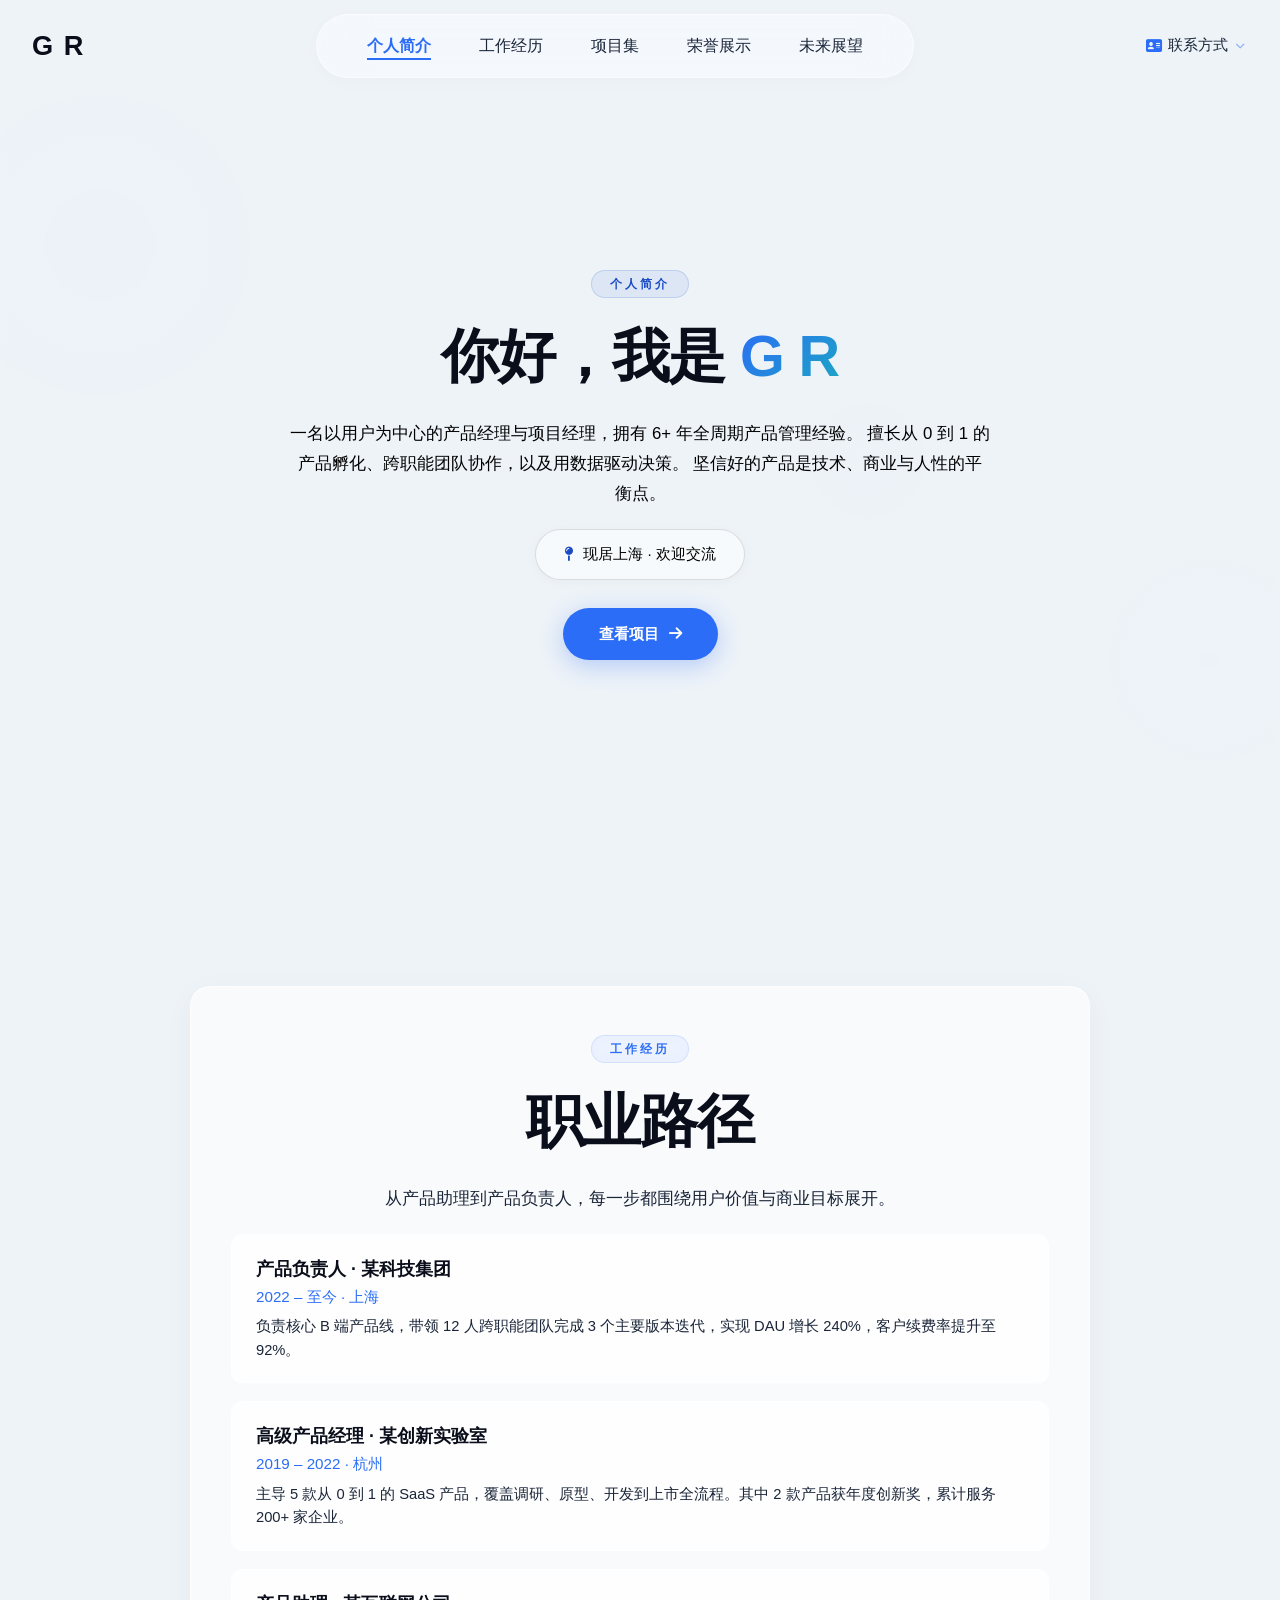
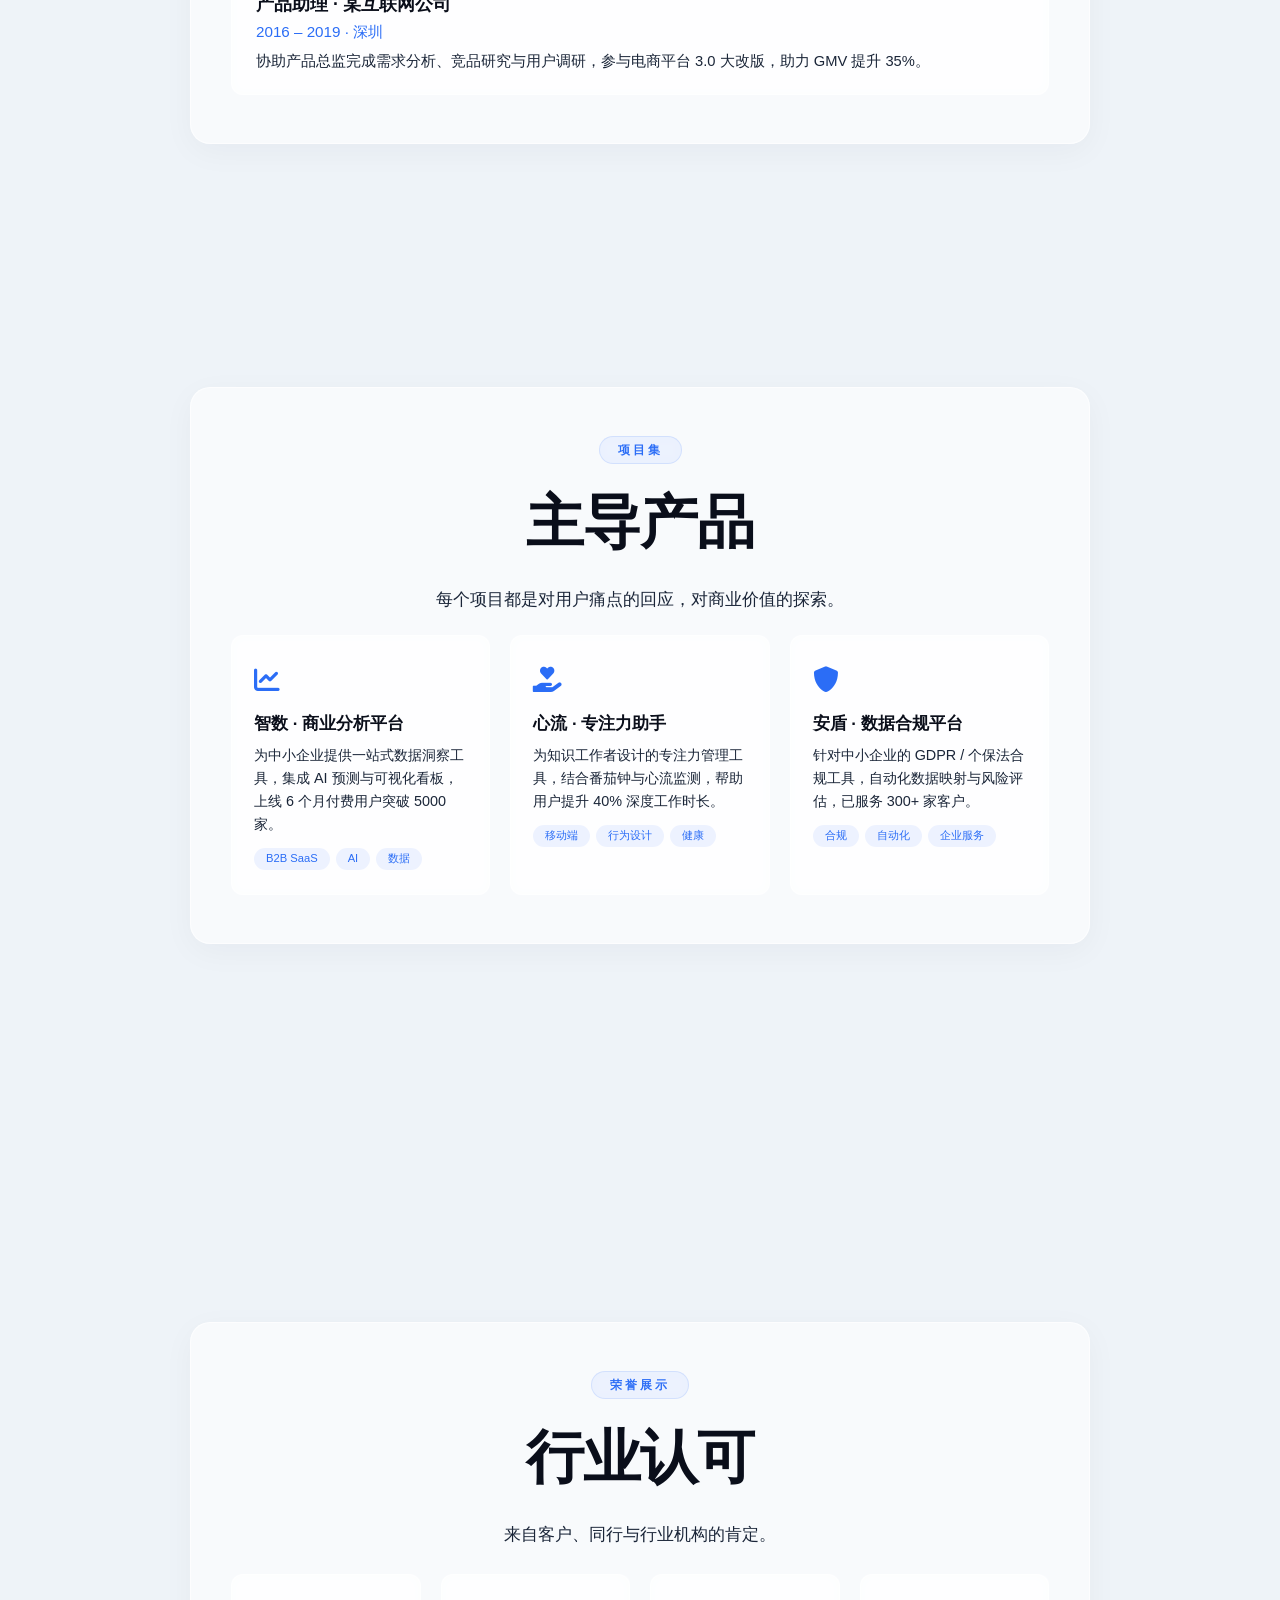
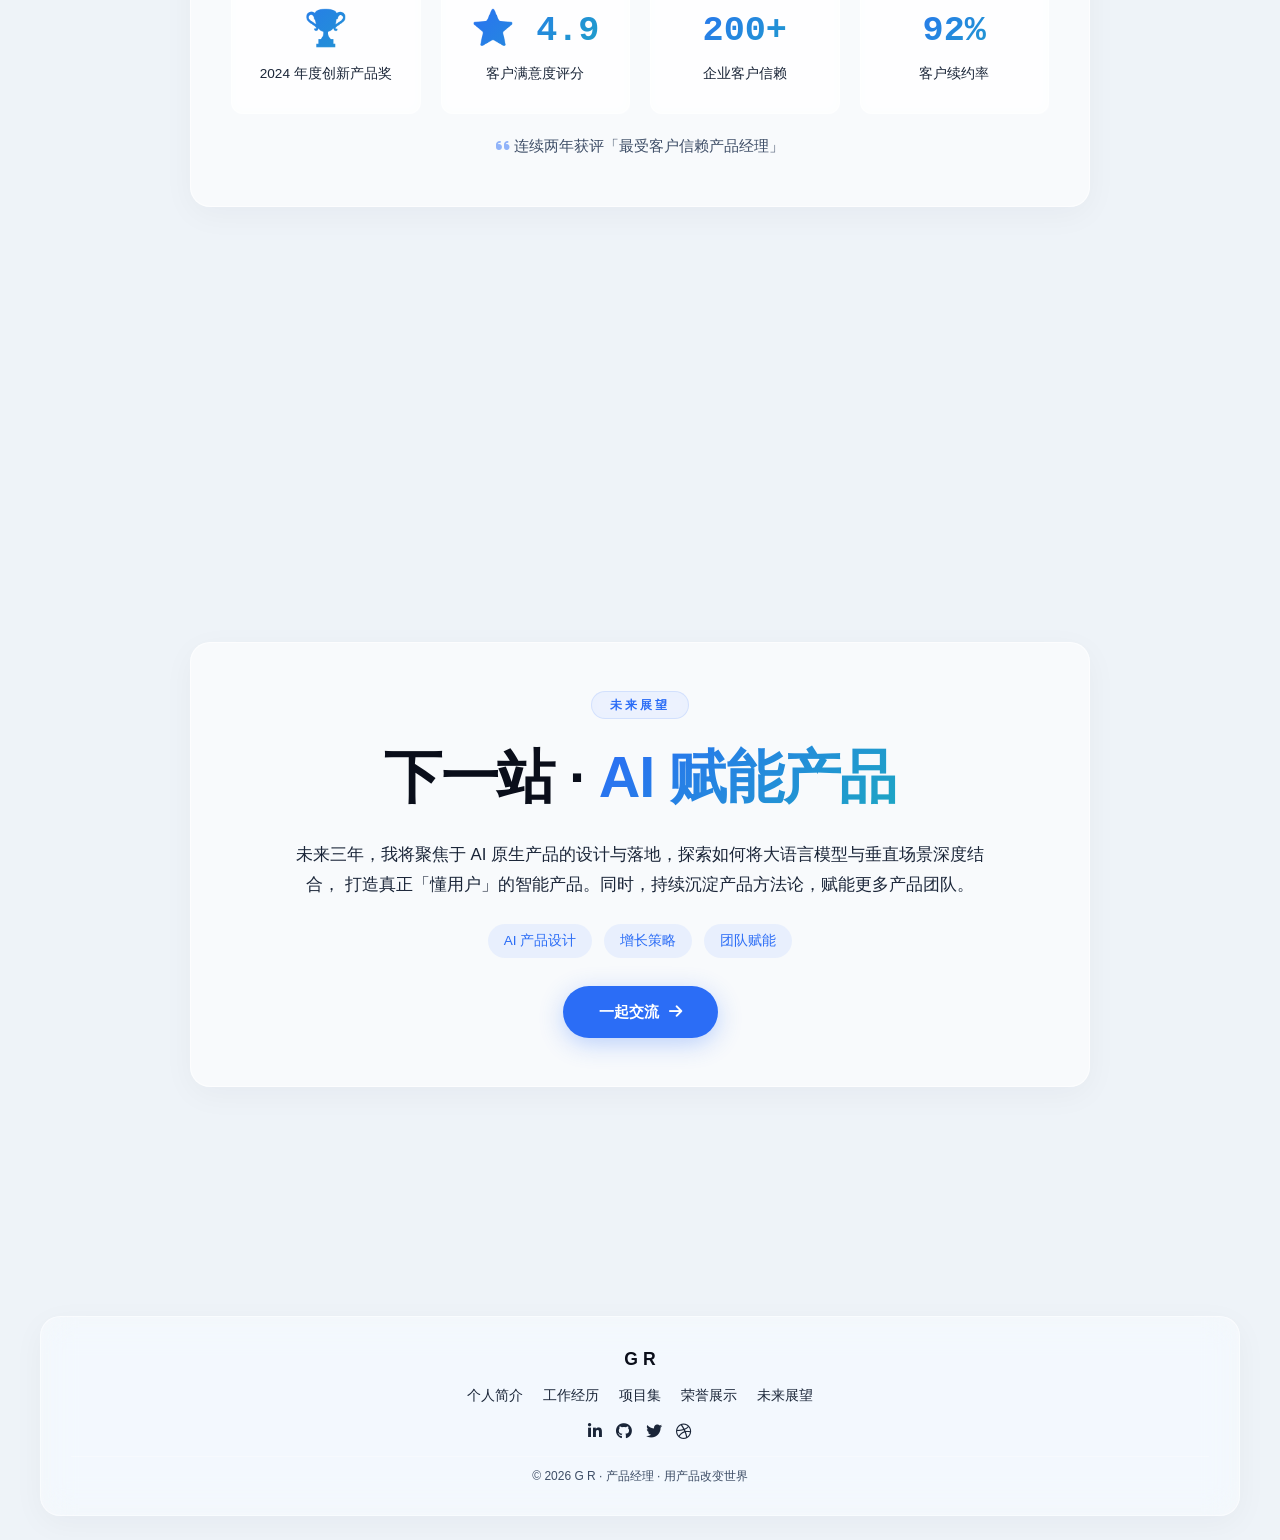
==== commit 43c65a05: "Add files via upload" ====
--- a/index.html
+++ b/index.html
@@ -47,9 +47,9 @@
                 <i class="fas fa-chevron-down" style="font-size:0.6rem;opacity:0.5;margin-left:2px;"></i>
             </div>
             <div class="contact-dropdown" id="contactDropdown">
-                <div class="contact-item" data-copy="rui.guo@pm.me">
+                <div class="contact-item" data-copy="GR@pm.me">
                     <i class="fas fa-envelope"></i>
-                    <span class="copy-text">rui.guo@pm.me</span>
+                    <span class="copy-text">GR@pm.me</span>
                 </div>
                 <div class="contact-divider"></div>
                 <div class="contact-item" data-copy="+86 138 0000 8888">
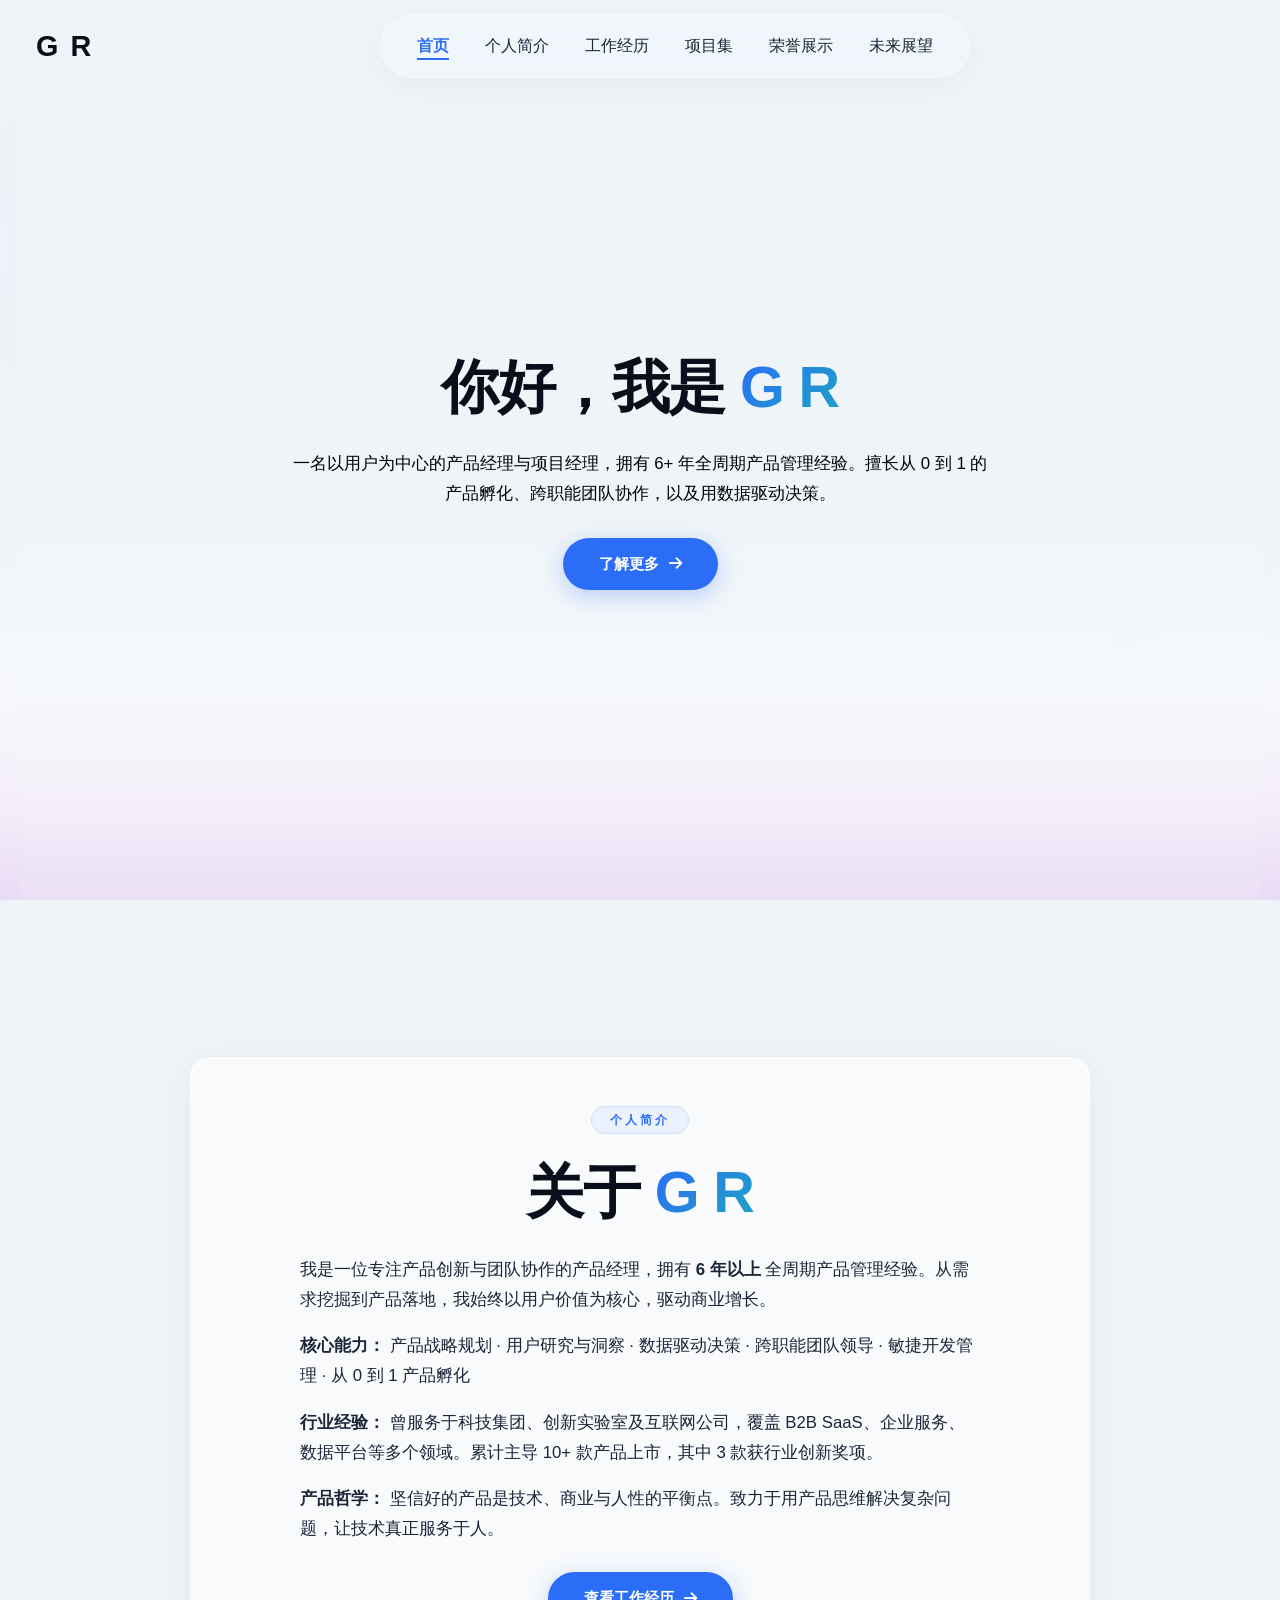
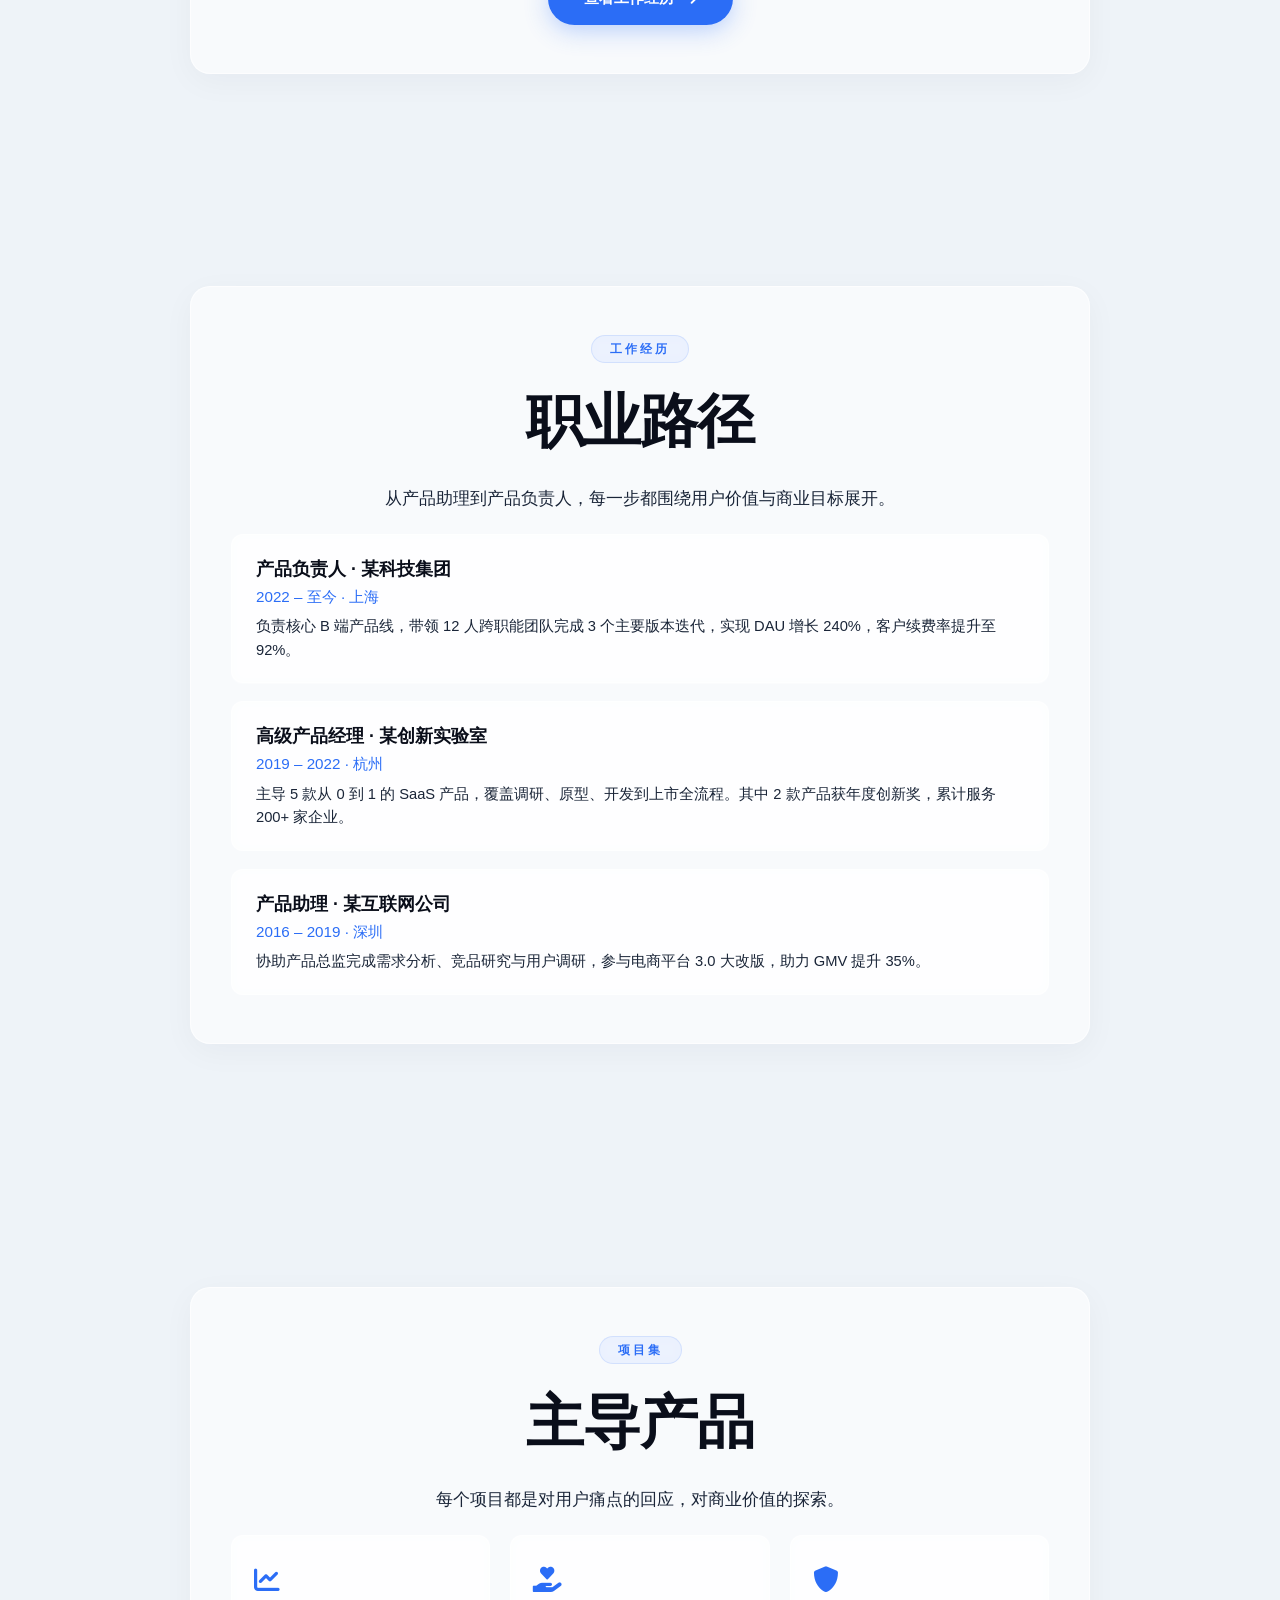
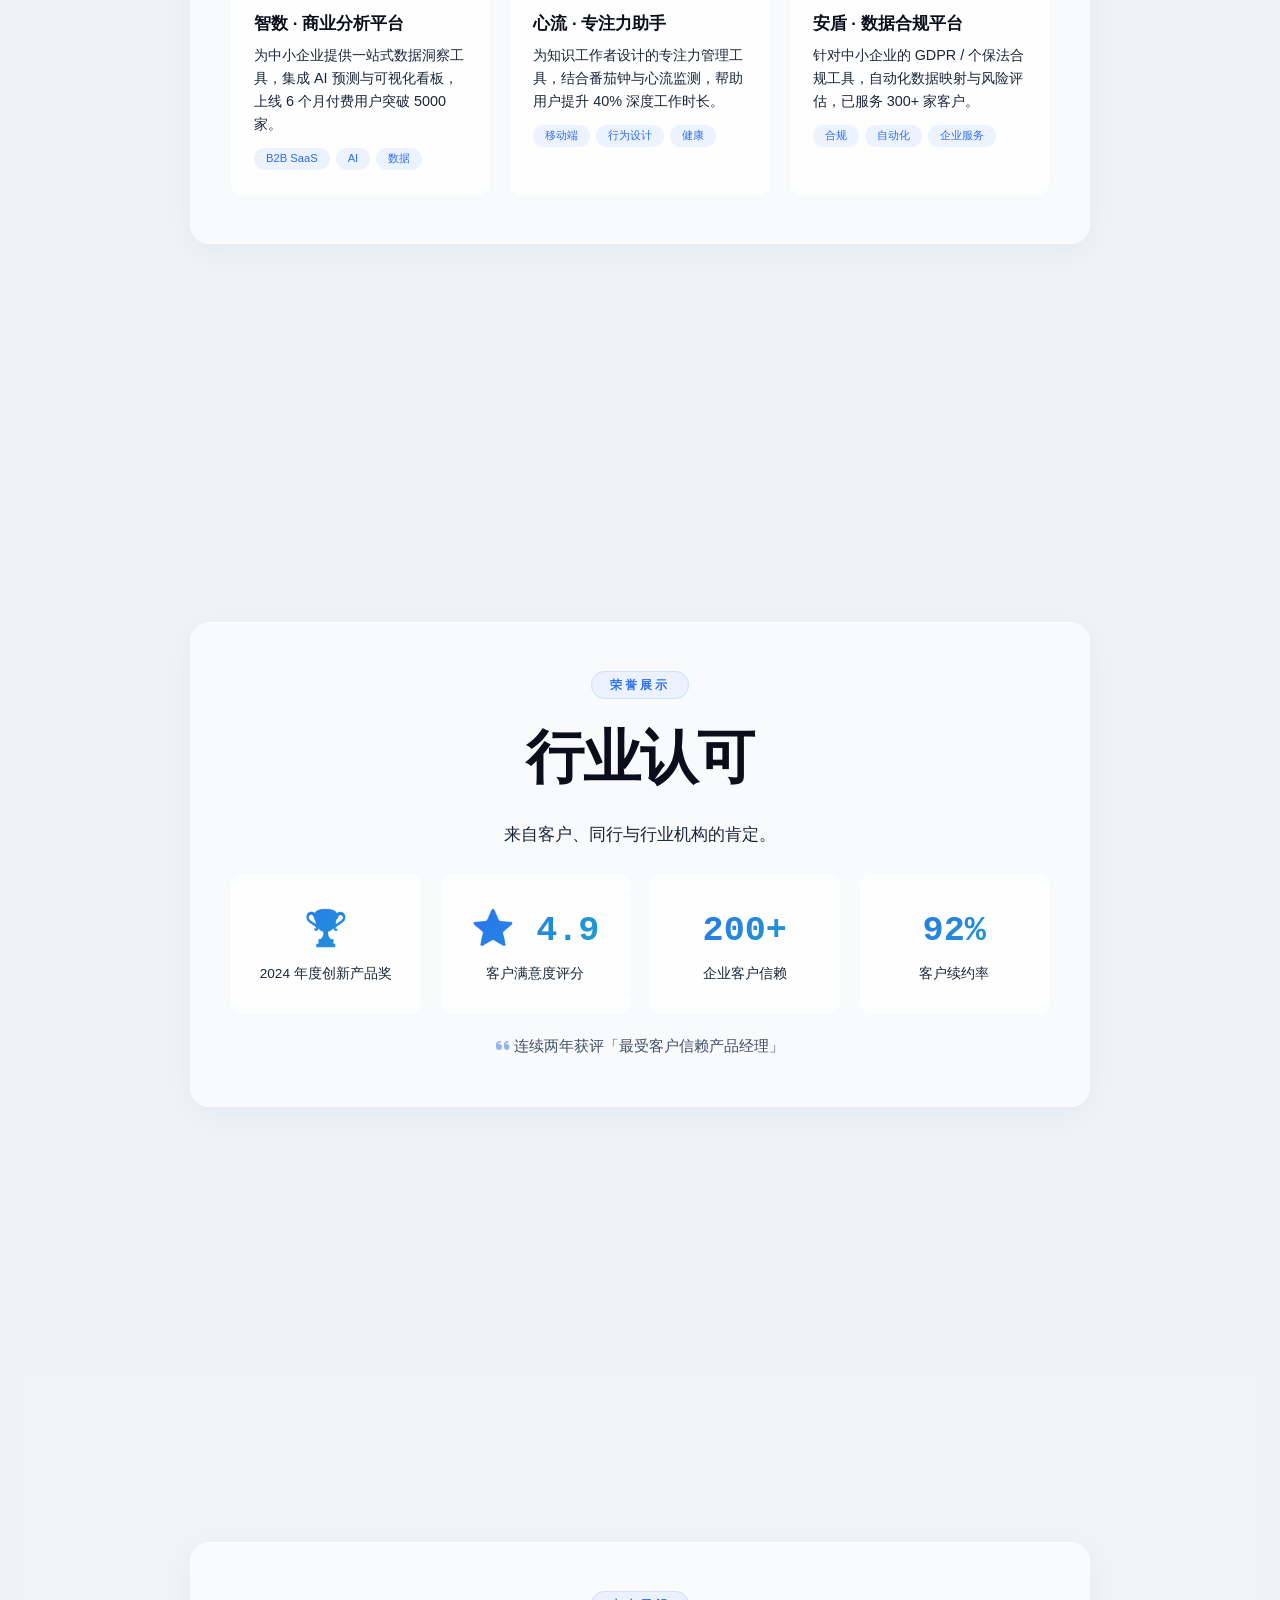
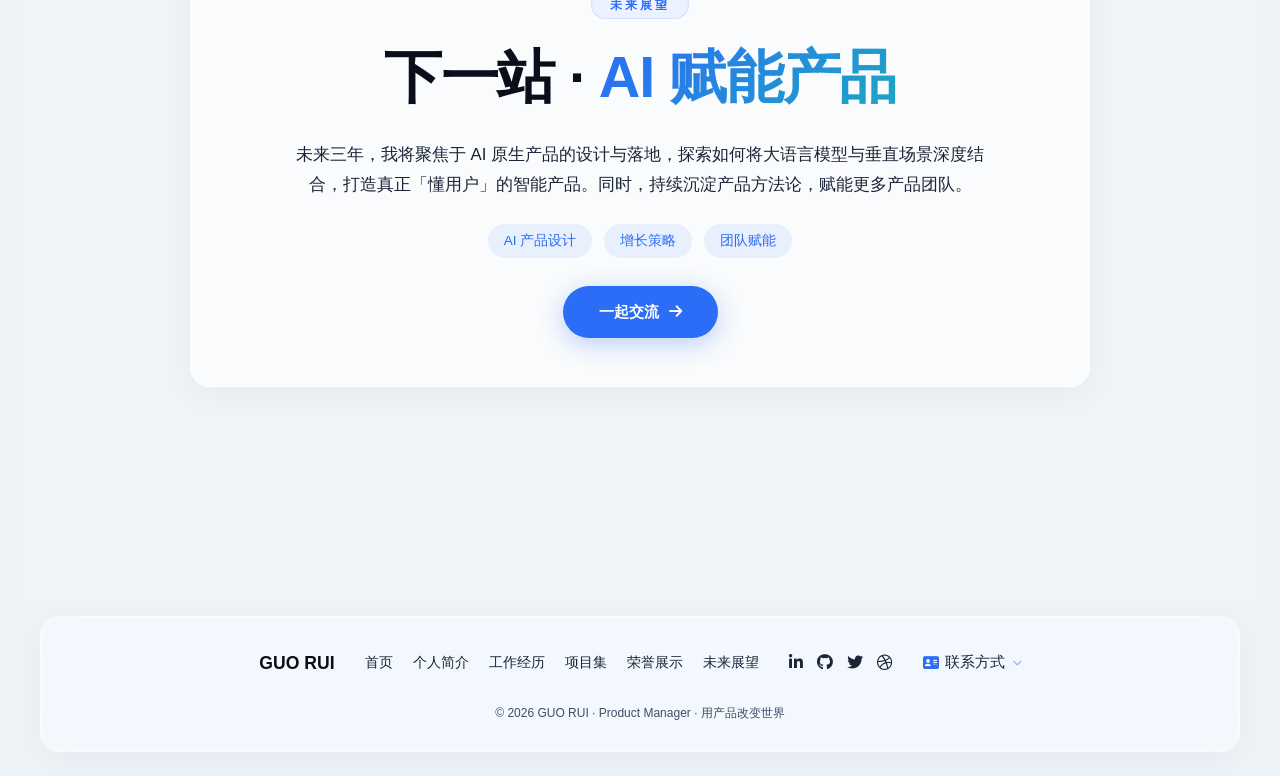
==== commit f84050d0: "Add files via upload" ====
--- a/index.html
+++ b/index.html
@@ -4,101 +4,962 @@
     <meta charset="UTF-8" />
     <meta name="viewport" content="width=device-width, initial-scale=1.0" />
     <title>G R · 产品经理作品集</title>
-    <!-- Font Awesome -->
     <link rel="stylesheet" href="https://cdnjs.cloudflare.com/ajax/libs/font-awesome/6.0.0-beta3/css/all.min.css" />
-    <!-- Google Fonts -->
     <link rel="preconnect" href="https://fonts.googleapis.com" />
     <link rel="preconnect" href="https://fonts.gstatic.com" crossorigin />
     <link href="https://fonts.googleapis.com/css2?family=Inter:opsz,wght@14..32,300;400;500;600;700;800&family=Space+Grotesk:wght@400;500;600;700&display=swap" rel="stylesheet" />
-    <!-- 主样式 -->
-    <link rel="stylesheet" href="css/style.css" />
+    <style>
+        * {
+            margin: 0;
+            padding: 0;
+            box-sizing: border-box;
+        }
+        :root {
+            --bg-body: #eef3f8;
+            --text-primary: #0a0e1a;
+            --text-secondary: #1a2538;
+            --text-muted: #3d4d66;
+            --accent-blue: #2b6df6;
+            --accent-cyan: #1da5c4;
+            --radius: 20px;
+            --radius-sm: 12px;
+            --transition: 0.4s cubic-bezier(0.25, 0.46, 0.45, 0.94);
+            --glass-shadow: 0 8px 32px rgba(0, 20, 40, 0.04);
+            --glass-shadow-hover: 0 16px 48px rgba(59, 124, 255, 0.08);
+        }
+        html {
+            scroll-behavior: smooth;
+        }
+        body {
+            font-family: 'Inter', -apple-system, BlinkMacSystemFont, 'Microsoft YaHei', sans-serif;
+            background: var(--bg-body);
+            color: var(--text-primary);
+            line-height: 1.6;
+            padding: 0 20px;
+            min-height: 100vh;
+            overflow-x: hidden;
+            position: relative;
+            background-image: url('');
+            background-size: cover;
+            background-position: center;
+            background-attachment: fixed;
+        }
+        body::before {
+            content: '';
+            position: fixed;
+            top: 0;
+            left: 0;
+            width: 100%;
+            height: 100%;
+            background: rgba(238, 243, 248, 0.10);
+            backdrop-filter: blur(1.5px);
+            z-index: 0;
+            pointer-events: none;
+        }
+
+        /* ===== 底部白紫色渐变 ===== */
+        body::after {
+            content: '';
+            position: fixed;
+            bottom: 0;
+            left: 0;
+            width: 100%;
+            height: 45vh;
+            background: linear-gradient(to top, #e8d5f5 0%, #f5edfa 25%, rgba(255, 255, 255, 0.60) 55%, rgba(255, 255, 255, 0) 100%);
+            pointer-events: none;
+            z-index: 0;
+            opacity: 0.85;
+        }
+
+        .bg-shape {
+            position: fixed;
+            border-radius: 50%;
+            pointer-events: none;
+            z-index: 0;
+            opacity: 0.08;
+            animation: floatShape 20s infinite alternate ease-in-out;
+        }
+        .bg-shape--1 {
+            width: 400px;
+            height: 400px;
+            top: 5%;
+            left: -100px;
+            background: radial-gradient(circle, rgba(59, 124, 255, 0.10), transparent 70%);
+            animation-duration: 24s;
+        }
+        .bg-shape--2 {
+            width: 300px;
+            height: 300px;
+            bottom: 10%;
+            right: -80px;
+            background: radial-gradient(circle, rgba(37, 181, 212, 0.08), transparent 70%);
+            animation-duration: 28s;
+            animation-delay: -6s;
+        }
+        .bg-shape--3 {
+            width: 200px;
+            height: 200px;
+            top: 40%;
+            left: 60%;
+            background: radial-gradient(circle, rgba(124, 108, 240, 0.06), transparent 70%);
+            animation-duration: 22s;
+            animation-delay: -10s;
+        }
+        @keyframes floatShape {
+            0% {
+                transform: translate(0, 0) scale(1) rotate(0deg);
+            }
+            33% {
+                transform: translate(30px, -40px) scale(1.1) rotate(8deg);
+            }
+            66% {
+                transform: translate(-20px, 20px) scale(0.9) rotate(-6deg);
+            }
+            100% {
+                transform: translate(10px, -20px) scale(1.05) rotate(4deg);
+            }
+        }
+        .container {
+            max-width: 1200px;
+            margin: 0 auto;
+            padding: 0 16px;
+            position: relative;
+            z-index: 2;
+        }
+        .scroll-animate {
+            opacity: 0;
+            transform: translateY(36px);
+            transition: opacity 0.8s cubic-bezier(0.25, 0.46, 0.45, 0.94), transform 0.8s cubic-bezier(0.25, 0.46, 0.45, 0.94);
+            will-change: opacity, transform;
+        }
+        .scroll-animate.visible {
+            opacity: 1;
+            transform: translateY(0);
+        }
+        .scroll-animate.delay-1 {
+            transition-delay: 0.1s;
+        }
+        .scroll-animate.delay-2 {
+            transition-delay: 0.2s;
+        }
+        .scroll-animate.delay-3 {
+            transition-delay: 0.3s;
+        }
+        .scroll-animate.delay-4 {
+            transition-delay: 0.4s;
+        }
+
+        /* ===== 顶部布局：品牌独立于状态栏外 ===== */
+        .top-bar-wrapper {
+            position: fixed;
+            top: 14px;
+            left: 50%;
+            transform: translateX(-50%);
+            width: calc(100% - 40px);
+            max-width: 1200px;
+            z-index: 100;
+            display: flex;
+            align-items: center;
+            justify-content: space-between;
+            padding: 0 4px;
+            gap: 20px;
+            pointer-events: none;
+        }
+        .brand {
+            font-family: 'Microsoft YaHei', 'PingFang SC', sans-serif;
+            font-size: 1.8rem;
+            font-weight: 700;
+            color: #0a0e1a;
+            letter-spacing: 2px;
+            white-space: nowrap;
+            flex-shrink: 0;
+            text-shadow: 0 1px 6px rgba(255, 255, 255, 0.3);
+            pointer-events: auto;
+            transition: font-size 0.3s ease;
+            margin-left: -8px;
+        }
+        .navbar {
+            display: flex;
+            align-items: center;
+            justify-content: center;
+            padding: 0 36px;
+            height: 64px;
+            border-radius: 60px;
+            background: rgba(255, 255, 255, 0.22);
+            backdrop-filter: blur(40px) saturate(200%);
+            -webkit-backdrop-filter: blur(40px) saturate(200%);
+            border: 1px solid rgba(255, 255, 255, 0.28);
+            box-shadow: 0 8px 32px rgba(0, 0, 0, 0.04);
+            transition: all 0.5s cubic-bezier(0.25, 0.46, 0.45, 0.94);
+            pointer-events: auto;
+            flex-shrink: 0;
+            margin: 0 auto;
+            min-width: 0;
+        }
+        .navbar.scrolled {
+            padding: 0 14px;
+            height: 52px;
+            background: rgba(255, 255, 255, 0.30);
+            backdrop-filter: blur(40px) saturate(200%);
+            -webkit-backdrop-filter: blur(40px) saturate(200%);
+            border: 1px solid rgba(255, 255, 255, 0.35);
+            box-shadow: 0 8px 32px rgba(0, 0, 0, 0.06);
+            border-radius: 40px;
+            margin-left: auto;
+            margin-right: 0;
+        }
+        .navbar.scrolled .nav-links-container {
+            display: none;
+        }
+        .navbar.scrolled .hamburger {
+            display: flex !important;
+        }
+        .nav-links-container {
+            display: flex;
+            align-items: center;
+            justify-content: center;
+        }
+        .nav-links {
+            display: flex;
+            align-items: center;
+            gap: 36px;
+            list-style: none;
+            font-size: 0.98rem;
+            font-weight: 500;
+            color: var(--text-secondary);
+            margin: 0;
+            padding: 0;
+        }
+        .nav-links a {
+            transition: color var(--transition);
+            position: relative;
+            text-decoration: none;
+            color: #1a2538;
+            padding: 4px 0;
+            white-space: nowrap;
+            font-weight: 500;
+        }
+        .nav-links a::after {
+            content: '';
+            position: absolute;
+            bottom: -2px;
+            left: 0;
+            width: 0;
+            height: 2.5px;
+            background: var(--accent-blue);
+            transition: width var(--transition);
+        }
+        .nav-links a:hover {
+            color: var(--accent-blue);
+        }
+        .nav-links a:hover::after {
+            width: 100%;
+        }
+        .nav-links a.active {
+            color: var(--accent-blue);
+            font-weight: 600;
+        }
+        .nav-links a.active::after {
+            width: 100%;
+        }
+        .hamburger {
+            display: none;
+            flex-direction: column;
+            gap: 5px;
+            cursor: pointer;
+            padding: 6px 4px;
+            background: transparent;
+            border: none;
+            flex-shrink: 0;
+            align-items: center;
+            justify-content: center;
+            border-radius: 50%;
+            transition: background 0.3s ease;
+        }
+        .hamburger:hover {
+            background: rgba(0, 0, 0, 0.04);
+        }
+        .hamburger span {
+            width: 24px;
+            height: 2.5px;
+            background: var(--text-primary);
+            border-radius: 4px;
+            transition: var(--transition);
+            display: block;
+        }
+        .navbar.scrolled .hamburger span {
+            width: 20px;
+            height: 2.5px;
+        }
+        .nav-right-placeholder {
+            width: 0;
+            flex-shrink: 0;
+        }
+        .navbar.scrolled .nav-right-placeholder {
+            display: none;
+        }
+
+        /* ===== 底部联系方式按钮 ===== */
+        .bottom-contact {
+            display: flex;
+            align-items: center;
+            gap: 10px;
+            font-size: 0.92rem;
+            color: var(--text-secondary);
+            cursor: pointer;
+            user-select: none;
+            transition: color var(--transition);
+            padding: 6px 0;
+            flex-shrink: 0;
+            position: relative;
+        }
+        .bottom-contact:hover {
+            color: var(--accent-blue);
+        }
+        .bottom-contact .contact-label {
+            display: flex;
+            align-items: center;
+            gap: 6px;
+            color: #1a2538;
+            font-weight: 500;
+        }
+        .bottom-contact .contact-label i {
+            color: var(--accent-blue);
+            font-size: 0.9rem;
+        }
+        .contact-dropdown {
+            position: absolute;
+            bottom: calc(100% + 12px);
+            right: 0;
+            min-width: 210px;
+            background: rgba(255, 255, 255, 0.80);
+            backdrop-filter: blur(24px) saturate(180%);
+            -webkit-backdrop-filter: blur(24px) saturate(180%);
+            border: 1px solid rgba(255, 255, 255, 0.60);
+            border-radius: var(--radius-sm);
+            padding: 16px 22px;
+            box-shadow: 0 12px 44px rgba(0, 20, 40, 0.10);
+            opacity: 0;
+            visibility: hidden;
+            transform: translateY(8px) scale(0.96);
+            transition: opacity 0.3s ease, transform 0.3s ease, visibility 0.3s ease;
+            z-index: 200;
+            text-align: left;
+        }
+        .contact-dropdown.open {
+            opacity: 1;
+            visibility: visible;
+            transform: translateY(0) scale(1);
+        }
+        .contact-dropdown .contact-item {
+            display: flex;
+            align-items: center;
+            gap: 12px;
+            padding: 8px 0;
+            font-size: 0.88rem;
+            color: var(--text-secondary);
+            white-space: nowrap;
+            cursor: pointer;
+            border-radius: 8px;
+            padding: 8px 12px;
+            margin: 0 -12px;
+            transition: background var(--transition);
+        }
+        .contact-dropdown .contact-item:hover {
+            background: rgba(43, 109, 246, 0.06);
+        }
+        .contact-dropdown .contact-item i {
+            color: var(--accent-blue);
+            width: 20px;
+            text-align: center;
+            font-size: 0.95rem;
+            flex-shrink: 0;
+        }
+        .contact-dropdown .contact-item .copy-text {
+            color: var(--text-secondary);
+            text-decoration: none;
+            flex: 1;
+        }
+        .contact-dropdown .contact-divider {
+            height: 1px;
+            background: rgba(0, 0, 0, 0.06);
+            margin: 4px 0;
+        }
+        .toast-copy {
+            position: fixed;
+            top: 80px;
+            left: 50%;
+            transform: translateX(-50%) translateY(-20px);
+            background: rgba(0, 0, 0, 0.80);
+            backdrop-filter: blur(12px);
+            -webkit-backdrop-filter: blur(12px);
+            color: #fff;
+            padding: 10px 28px;
+            border-radius: 40px;
+            font-size: 0.92rem;
+            font-weight: 500;
+            letter-spacing: 0.3px;
+            box-shadow: 0 8px 32px rgba(0, 0, 0, 0.20);
+            z-index: 999;
+            opacity: 0;
+            visibility: hidden;
+            transition: opacity 0.35s ease, transform 0.35s ease, visibility 0.35s ease;
+            pointer-events: none;
+            white-space: nowrap;
+        }
+        .toast-copy.show {
+            opacity: 1;
+            visibility: visible;
+            transform: translateX(-50%) translateY(0);
+        }
+        .toast-copy i {
+            margin-right: 8px;
+            color: #4cd964;
+        }
+
+        /* ===== 全屏页面 ===== */
+        .page {
+            min-height: 100vh;
+            display: flex;
+            flex-direction: column;
+            justify-content: center;
+            align-items: center;
+            text-align: center;
+            padding: 80px 20px 50px;
+            position: relative;
+            z-index: 2;
+            scroll-margin-top: 80px;
+        }
+        .page-content {
+            max-width: 900px;
+            width: 100%;
+        }
+        .page-card {
+            background: rgba(255, 255, 255, 0.60);
+            backdrop-filter: blur(16px) saturate(180%);
+            -webkit-backdrop-filter: blur(16px) saturate(180%);
+            border: 1px solid rgba(255, 255, 255, 0.60);
+            border-radius: var(--radius);
+            padding: 48px 40px;
+            box-shadow: var(--glass-shadow);
+            transition: transform var(--transition), box-shadow var(--transition);
+        }
+        .page-card:hover {
+            transform: translateY(-4px);
+            box-shadow: var(--glass-shadow-hover);
+        }
+        .page-card.card-transparent {
+            background: transparent !important;
+            backdrop-filter: none !important;
+            -webkit-backdrop-filter: none !important;
+            border: none !important;
+            border-radius: 0 !important;
+            box-shadow: none !important;
+            padding: 48px 20px;
+        }
+        .page-card.card-transparent:hover {
+            transform: none !important;
+            box-shadow: none !important;
+        }
+        .page-card.card-transparent .page-label,
+        .page-card.card-transparent p,
+        .page-card.card-transparent .btn-group .btn-secondary {
+            color: #000000 !important;
+        }
+        .page-card.card-transparent .page-label {
+            color: #1a4bc4 !important;
+            background: rgba(26, 75, 196, 0.08);
+            border-color: rgba(26, 75, 196, 0.15);
+        }
+        .page-card.card-transparent h1 {
+            color: var(--text-primary);
+        }
+        .page-card.card-transparent h1 .highlight {
+            background: linear-gradient(135deg, var(--accent-blue), var(--accent-cyan));
+            -webkit-background-clip: text;
+            -webkit-text-fill-color: transparent;
+            background-clip: text;
+        }
+        .page-card.card-transparent .btn-primary {
+            color: #fff !important;
+        }
+        .page-label {
+            display: inline-block;
+            font-size: 0.72rem;
+            text-transform: uppercase;
+            letter-spacing: 3px;
+            color: var(--accent-blue);
+            font-weight: 600;
+            margin-bottom: 12px;
+            background: rgba(43, 109, 246, 0.08);
+            padding: 4px 18px;
+            border-radius: 50px;
+            backdrop-filter: blur(4px);
+            border: 1px solid rgba(43, 109, 246, 0.12);
+        }
+        .page h1 {
+            font-family: 'Space Grotesk', sans-serif;
+            font-size: clamp(2.2rem, 4.5vw, 3.6rem);
+            font-weight: 700;
+            letter-spacing: -0.02em;
+            color: var(--text-primary);
+            margin-bottom: 16px;
+        }
+        .page h1 .highlight {
+            background: linear-gradient(135deg, var(--accent-blue), var(--accent-cyan));
+            -webkit-background-clip: text;
+            -webkit-text-fill-color: transparent;
+            background-clip: text;
+        }
+        .page p {
+            font-size: 1.05rem;
+            color: var(--text-secondary);
+            line-height: 1.8;
+            max-width: 700px;
+            margin: 0 auto;
+        }
+        .page .sub-text {
+            font-size: 0.95rem;
+            color: var(--text-muted);
+            margin-top: 10px;
+        }
+
+        /* ===== 工作经历 ===== */
+        .exp-list {
+            display: flex;
+            flex-direction: column;
+            gap: 18px;
+            text-align: left;
+            margin-top: 8px;
+        }
+        .exp-item {
+            background: rgba(255, 255, 255, 0.50);
+            backdrop-filter: blur(8px);
+            -webkit-backdrop-filter: blur(8px);
+            border: 1px solid rgba(255, 255, 255, 0.55);
+            border-radius: var(--radius-sm);
+            padding: 20px 24px;
+            transition: background var(--transition), transform var(--transition);
+        }
+        .exp-item:hover {
+            background: rgba(255, 255, 255, 0.75);
+            transform: translateX(6px);
+        }
+        .exp-item h3 {
+            font-size: 1.1rem;
+            font-weight: 600;
+            color: var(--text-primary);
+        }
+        .exp-item .company {
+            font-weight: 500;
+            color: var(--accent-blue);
+            margin: 2px 0 6px;
+            font-size: 0.95rem;
+        }
+        .exp-item p {
+            font-size: 0.92rem;
+            color: var(--text-secondary);
+            line-height: 1.6;
+            max-width: 100%;
+        }
+
+        /* ===== 项目网格 ===== */
+        .projects-grid {
+            display: grid;
+            grid-template-columns: repeat(auto-fit, minmax(250px, 1fr));
+            gap: 20px;
+            margin-top: 8px;
+            text-align: left;
+        }
+        .project-card {
+            background: rgba(255, 255, 255, 0.50);
+            backdrop-filter: blur(8px);
+            -webkit-backdrop-filter: blur(8px);
+            border: 1px solid rgba(255, 255, 255, 0.55);
+            border-radius: var(--radius-sm);
+            padding: 24px 22px;
+            transition: background var(--transition), transform var(--transition), box-shadow var(--transition);
+        }
+        .project-card:hover {
+            background: rgba(255, 255, 255, 0.75);
+            transform: translateY(-4px);
+            box-shadow: var(--glass-shadow-hover);
+        }
+        .project-card .icon {
+            font-size: 1.6rem;
+            color: var(--accent-blue);
+            margin-bottom: 10px;
+        }
+        .project-card h3 {
+            font-size: 1.05rem;
+            font-weight: 600;
+            color: var(--text-primary);
+            margin-bottom: 6px;
+        }
+        .project-card p {
+            font-size: 0.9rem;
+            color: var(--text-secondary);
+            line-height: 1.6;
+            max-width: 100%;
+        }
+        .project-card .tags {
+            display: flex;
+            flex-wrap: wrap;
+            gap: 6px;
+            margin-top: 12px;
+        }
+        .project-card .tags span {
+            background: rgba(43, 109, 246, 0.08);
+            padding: 2px 12px;
+            border-radius: 50px;
+            font-size: 0.7rem;
+            color: var(--accent-blue);
+            font-weight: 500;
+        }
+
+        /* ===== 荣誉网格 ===== */
+        .honors-grid {
+            display: grid;
+            grid-template-columns: repeat(auto-fit, minmax(160px, 1fr));
+            gap: 20px;
+            margin-top: 8px;
+        }
+        .honor-item {
+            background: rgba(255, 255, 255, 0.50);
+            backdrop-filter: blur(8px);
+            -webkit-backdrop-filter: blur(8px);
+            border: 1px solid rgba(255, 255, 255, 0.55);
+            border-radius: var(--radius-sm);
+            padding: 28px 16px;
+            text-align: center;
+            transition: transform var(--transition), background var(--transition);
+        }
+        .honor-item:hover {
+            transform: translateY(-4px);
+            background: rgba(255, 255, 255, 0.75);
+        }
+        .honor-item .number {
+            font-family: 'Space Grotesk', monospace;
+            font-size: 2.2rem;
+            font-weight: 700;
+            background: linear-gradient(135deg, var(--accent-blue), var(--accent-cyan));
+            -webkit-background-clip: text;
+            -webkit-text-fill-color: transparent;
+            background-clip: text;
+        }
+        .honor-item .desc {
+            color: var(--text-secondary);
+            font-size: 0.85rem;
+            margin-top: 4px;
+        }
+
+        /* ===== 按钮 ===== */
+        .btn-primary {
+            display: inline-flex;
+            align-items: center;
+            gap: 10px;
+            background: var(--accent-blue);
+            color: #fff;
+            padding: 14px 36px;
+            border-radius: 60px;
+            font-weight: 600;
+            font-size: 0.95rem;
+            border: none;
+            cursor: pointer;
+            transition: background var(--transition), transform var(--transition), box-shadow var(--transition);
+            text-decoration: none;
+            box-shadow: 0 6px 24px rgba(43, 109, 246, 0.30);
+            margin-top: 20px;
+        }
+        .btn-primary:hover {
+            background: #1a5ad9;
+            transform: translateY(-2px);
+            box-shadow: 0 12px 36px rgba(43, 109, 246, 0.40);
+        }
+        .btn-group {
+            display: flex;
+            flex-wrap: wrap;
+            gap: 14px;
+            justify-content: center;
+            margin-top: 8px;
+        }
+
+        /* ===== 底部状态栏 ===== */
+        .footer {
+            position: relative;
+            z-index: 2;
+            border-radius: var(--radius);
+            padding: 28px 30px;
+            margin: 16px auto 24px;
+            max-width: 1200px;
+            display: flex;
+            flex-direction: column;
+            align-items: center;
+            justify-content: center;
+            gap: 12px;
+            background: rgba(255, 255, 255, 0.40);
+            backdrop-filter: blur(16px) saturate(180%);
+            -webkit-backdrop-filter: blur(16px) saturate(180%);
+            border: 1px solid rgba(255, 255, 255, 0.50);
+            box-shadow: var(--glass-shadow);
+            text-align: center;
+        }
+        .footer .footer-top-row {
+            display: flex;
+            flex-wrap: wrap;
+            align-items: center;
+            justify-content: center;
+            gap: 16px 30px;
+        }
+        .footer .footer-logo {
+            font-family: 'Microsoft YaHei', sans-serif;
+            font-weight: 700;
+            font-size: 1.1rem;
+            color: #0a0e1a;
+        }
+        .footer .footer-links {
+            display: flex;
+            gap: 20px;
+            font-size: 0.85rem;
+            color: var(--text-secondary);
+            flex-wrap: wrap;
+            justify-content: center;
+        }
+        .footer .footer-links a {
+            color: var(--text-secondary);
+            text-decoration: none;
+            transition: color var(--transition);
+        }
+        .footer .footer-links a:hover {
+            color: var(--accent-blue);
+        }
+        .footer .footer-socials {
+            display: flex;
+            gap: 14px;
+            font-size: 1rem;
+            color: var(--text-secondary);
+        }
+        .footer .footer-socials a {
+            color: var(--text-secondary);
+            transition: color var(--transition);
+        }
+        .footer .footer-socials a:hover {
+            color: var(--accent-blue);
+        }
+        .footer .footer-copy {
+            font-size: 0.75rem;
+            color: var(--text-muted);
+            padding-top: 10px;
+            border-top: 1px solid rgba(255, 255, 255, 0.3);
+            width: 100%;
+            text-align: center;
+        }
+
+        /* ===== 移动端导航下拉菜单 ===== */
+        .mobile-nav-overlay {
+            display: none;
+            position: fixed;
+            top: 86px;
+            right: 20px;
+            width: calc(100% - 40px);
+            max-width: 340px;
+            background: rgba(255, 255, 255, 0.92);
+            backdrop-filter: blur(40px) saturate(200%);
+            -webkit-backdrop-filter: blur(40px) saturate(200%);
+            border-radius: 20px;
+            padding: 20px 24px;
+            box-shadow: 0 20px 60px rgba(0, 0, 0, 0.12);
+            z-index: 99;
+            border: 1px solid rgba(255, 255, 255, 0.5);
+            opacity: 0;
+            visibility: hidden;
+            transform: translateY(-10px) scale(0.96);
+            transition: opacity 0.35s ease, transform 0.35s ease, visibility 0.35s ease;
+        }
+        .mobile-nav-overlay.open {
+            display: block;
+            opacity: 1;
+            visibility: visible;
+            transform: translateY(0) scale(1);
+        }
+        .mobile-nav-overlay .mobile-nav-links {
+            list-style: none;
+            display: flex;
+            flex-direction: column;
+            gap: 4px;
+            text-align: center;
+        }
+        .mobile-nav-overlay .mobile-nav-links a {
+            display: block;
+            padding: 10px 14px;
+            font-size: 1rem;
+            font-weight: 500;
+            color: #1a2538;
+            text-decoration: none;
+            border-radius: 12px;
+            transition: background 0.3s ease, color 0.3s ease;
+        }
+        .mobile-nav-overlay .mobile-nav-links a:hover,
+        .mobile-nav-overlay .mobile-nav-links a.active {
+            background: rgba(43, 109, 246, 0.06);
+            color: var(--accent-blue);
+        }
+
+        /* ===== 响应式 ===== */
+        @media (max-width: 1024px) {
+            .top-bar-wrapper { width: calc(100% - 24px); top: 12px; gap: 16px; }
+            .brand { font-size: 1.5rem; margin-left: -4px; }
+            .navbar { padding: 0 28px; height: 58px; }
+            .nav-links { gap: 28px; font-size: 0.92rem; }
+            .navbar.scrolled { height: 48px; padding: 0 12px; }
+            .mobile-nav-overlay { top: 78px; right: 12px; max-width: 300px; padding: 16px 20px; }
+        }
+        @media (max-width: 860px) {
+            .top-bar-wrapper { gap: 12px; padding: 0 2px; }
+            .brand { font-size: 1.3rem; letter-spacing: 1.5px; margin-left: 0; }
+            .navbar { padding: 0 20px; height: 50px; border-radius: 40px; }
+            .nav-links { gap: 18px; font-size: 0.85rem; }
+            .navbar.scrolled { height: 44px; padding: 0 10px; border-radius: 30px; }
+            .mobile-nav-overlay { top: 72px; right: 8px; max-width: 280px; padding: 14px 16px; }
+        }
+        @media (max-width: 768px) {
+            body { padding: 0 12px; }
+            .top-bar-wrapper { width: calc(100% - 16px); top: 10px; gap: 10px; padding: 0 2px; }
+            .brand { font-size: 1.2rem; letter-spacing: 1px; }
+            .navbar { padding: 0 14px; height: 46px; border-radius: 30px; background: rgba(255,255,255,0.25); backdrop-filter: blur(40px) saturate(200%); border: 1px solid rgba(255,255,255,0.30); margin-left: auto; margin-right: 0; }
+            .navbar .nav-links-container { display: none; }
+            .navbar .hamburger { display: flex !important; }
+            .navbar.scrolled { height: 42px; padding: 0 10px; background: rgba(255,255,255,0.30); border-color: rgba(255,255,255,0.35); }
+            .navbar .hamburger span { width: 22px; height: 2.5px; }
+            .navbar.scrolled .hamburger span { width: 18px; height: 2.5px; }
+            .page { padding: 80px 12px 40px; min-height: 100vh; scroll-margin-top: 80px; }
+            .page-card { padding: 28px 20px; }
+            .page-card.card-transparent { padding: 28px 12px; }
+            .page h1 { font-size: 1.8rem; }
+            .page p { font-size: 0.95rem; }
+            .projects-grid, .honors-grid { grid-template-columns: 1fr; }
+            .exp-item { padding: 16px 18px; }
+            .footer { padding: 20px 16px; margin: 12px auto 16px; }
+            .footer .footer-top-row { flex-direction: column; gap: 10px; }
+            .toast-copy { top: 72px; padding: 8px 22px; font-size: 0.85rem; }
+            .mobile-nav-overlay { top: 68px; right: 6px; width: calc(100% - 24px); max-width: 300px; padding: 16px 18px; border-radius: 16px; }
+            .mobile-nav-overlay .mobile-nav-links a { padding: 8px 12px; font-size: 0.92rem; }
+        }
+        @media (max-width: 480px) {
+            .top-bar-wrapper { top: 8px; gap: 8px; }
+            .brand { font-size: 1.05rem; letter-spacing: 0.5px; }
+            .navbar { height: 40px; padding: 0 10px; border-radius: 24px; }
+            .navbar.scrolled { height: 36px; padding: 0 8px; }
+            .navbar .hamburger span { width: 20px; height: 2px; }
+            .navbar.scrolled .hamburger span { width: 16px; height: 2px; }
+            .page { padding: 70px 8px 30px; scroll-margin-top: 68px; }
+            .page h1 { font-size: 1.5rem; }
+            .page-card { padding: 18px 14px; }
+            .page-card.card-transparent { padding: 18px 8px; }
+            .btn-primary { padding: 12px 20px; font-size: 0.82rem; }
+            .toast-copy { top: 60px; padding: 6px 16px; font-size: 0.75rem; }
+            .footer { padding: 14px 10px; gap: 8px; }
+            .footer .footer-top-row { gap: 8px; }
+            .footer .footer-links { gap: 10px; font-size: 0.72rem; }
+            .footer .footer-socials { gap: 10px; font-size: 0.85rem; }
+            .footer .footer-copy { font-size: 0.6rem; }
+            .mobile-nav-overlay { top: 58px; right: 4px; width: calc(100% - 16px); max-width: 260px; padding: 12px 14px; border-radius: 14px; }
+            .mobile-nav-overlay .mobile-nav-links a { padding: 6px 10px; font-size: 0.85rem; }
+        }
+    </style>
 </head>
 <body>
 
-    <!-- ===== 背景装饰图形 ===== -->
     <div class="bg-shape bg-shape--1"></div>
     <div class="bg-shape bg-shape--2"></div>
     <div class="bg-shape bg-shape--3"></div>
 
+    <!-- ===== 顶部布局 ===== -->
+    <div class="top-bar-wrapper">
+        <div class="brand">G R</div>
+        <nav class="navbar" id="navbar">
+            <div class="nav-links-container">
+                <ul class="nav-links" id="navLinks">
+                    <li><a href="#cover" class="active">首页</a></li>
+                    <li><a href="#intro">个人简介</a></li>
+                    <li><a href="#experience">工作经历</a></li>
+                    <li><a href="#projects">项目集</a></li>
+                    <li><a href="#honors">荣誉展示</a></li>
+                    <li><a href="#future">未来展望</a></li>
+                </ul>
+            </div>
+            <button class="hamburger" id="hamburgerBtn" aria-label="切换导航">
+                <span></span><span></span><span></span>
+            </button>
+            <div class="nav-right-placeholder"></div>
+        </nav>
+    </div>
+
+    <!-- ===== 移动端导航下拉菜单 ===== -->
+    <div class="mobile-nav-overlay" id="mobileNavOverlay">
+        <ul class="mobile-nav-links">
+            <li><a href="#cover" class="active">首页</a></li>
+            <li><a href="#intro">个人简介</a></li>
+            <li><a href="#experience">工作经历</a></li>
+            <li><a href="#projects">项目集</a></li>
+            <li><a href="#honors">荣誉展示</a></li>
+            <li><a href="#future">未来展望</a></li>
+        </ul>
+    </div>
+
     <!-- ============================================================
-    顶部任务栏
+    页面1：封面
     ============================================================ -->
-    <div class="top-bar" id="topBar">
-        <div class="top-left">G R</div>
-
-        <div class="top-center" id="navCenter">
-            <ul class="nav-links" id="navLinks">
-                <li><a href="#intro" class="active">个人简介</a></li>
-                <li><a href="#experience">工作经历</a></li>
-                <li><a href="#projects">项目集</a></li>
-                <li><a href="#honors">荣誉展示</a></li>
-                <li><a href="#future">未来展望</a></li>
-            </ul>
-            <button class="hamburger" id="hamburger" aria-label="切换导航">
-                <span></span>
-                <span></span>
-                <span></span>
-            </button>
-        </div>
-
-        <div class="top-right" id="contactToggle">
-            <div class="contact-label">
-                <i class="fas fa-address-card"></i> 联系方式
-                <i class="fas fa-chevron-down" style="font-size:0.6rem;opacity:0.5;margin-left:2px;"></i>
-            </div>
-            <div class="contact-dropdown" id="contactDropdown">
-                <div class="contact-item" data-copy="GR@pm.me">
-                    <i class="fas fa-envelope"></i>
-                    <span class="copy-text">GR@pm.me</span>
-                </div>
-                <div class="contact-divider"></div>
-                <div class="contact-item" data-copy="+86 138 0000 8888">
-                    <i class="fas fa-phone-alt"></i>
-                    <span class="copy-text">+86 138 0000 8888</span>
-                </div>
-            </div>
-        </div>
-    </div>
-
-    <!-- ============================================================
-    页面1：个人简介
-    ============================================================ -->
-    <section class="page" id="intro">
+    <section class="page" id="cover">
         <div class="page-content scroll-animate">
             <div class="page-card card-transparent">
-                <span class="page-label">个人简介</span>
                 <h1>你好，我是 <span class="highlight">G R</span></h1>
-                <p>
-                    一名以用户为中心的产品经理与项目经理，拥有 6+ 年全周期产品管理经验。
-                    擅长从 0 到 1 的产品孵化、跨职能团队协作，以及用数据驱动决策。
-                    坚信好的产品是技术、商业与人性的平衡点。
-                </p>
-
-                <div style="display:flex; justify-content:center; margin-top:12px;">
-                    <div class="location-btn">
-                        <i class="fas fa-map-pin"></i> 现居上海 · 欢迎交流
-                    </div>
-                </div>
-
+                <p>一名以用户为中心的产品经理与项目经理，拥有 6+ 年全周期产品管理经验。擅长从 0 到 1 的产品孵化、跨职能团队协作，以及用数据驱动决策。</p>
                 <div class="btn-group">
-                    <a href="#projects" class="btn-primary">查看项目 <i class="fas fa-arrow-right"></i></a>
+                    <a href="#intro" class="btn-primary">了解更多 <i class="fas fa-arrow-right"></i></a>
                 </div>
             </div>
         </div>
     </section>
 
     <!-- ============================================================
-    页面2：工作经历
+    页面2：个人简介
+    ============================================================ -->
+    <section class="page" id="intro">
+        <div class="page-content scroll-animate">
+            <div class="page-card">
+                <span class="page-label">个人简介</span>
+                <h1>关于 <span class="highlight">G R</span></h1>
+                <div style="max-width:700px;margin:0 auto;text-align:left;padding:0 10px;">
+                    <p style="margin-bottom:16px;font-size:1.05rem;color:var(--text-secondary);line-height:1.8;">
+                        我是一位专注产品创新与团队协作的产品经理，拥有 <strong>6 年以上</strong> 全周期产品管理经验。从需求挖掘到产品落地，我始终以用户价值为核心，驱动商业增长。
+                    </p>
+                    <p style="margin-bottom:16px;font-size:1.05rem;color:var(--text-secondary);line-height:1.8;">
+                        <strong>核心能力：</strong> 产品战略规划 · 用户研究与洞察 · 数据驱动决策 · 跨职能团队领导 · 敏捷开发管理 · 从 0 到 1 产品孵化
+                    </p>
+                    <p style="margin-bottom:16px;font-size:1.05rem;color:var(--text-secondary);line-height:1.8;">
+                        <strong>行业经验：</strong> 曾服务于科技集团、创新实验室及互联网公司，覆盖 B2B SaaS、企业服务、数据平台等多个领域。累计主导 10+ 款产品上市，其中 3 款获行业创新奖项。
+                    </p>
+                    <p style="font-size:1.05rem;color:var(--text-secondary);line-height:1.8;">
+                        <strong>产品哲学：</strong> 坚信好的产品是技术、商业与人性的平衡点。致力于用产品思维解决复杂问题，让技术真正服务于人。
+                    </p>
+                </div>
+                <div class="btn-group">
+                    <a href="#experience" class="btn-primary">查看工作经历 <i class="fas fa-arrow-right"></i></a>
+                </div>
+            </div>
+        </div>
+    </section>
+
+    <!-- ============================================================
+    页面3：工作经历
     ============================================================ -->
     <section class="page" id="experience">
         <div class="page-content scroll-animate">
             <div class="page-card" style="text-align:left;">
                 <span class="page-label" style="text-align:center;display:table;margin:0 auto 12px;">工作经历</span>
                 <h1 style="text-align:center;">职业路径</h1>
-                <p style="text-align:center;margin-bottom:20px;">
-                    从产品助理到产品负责人，每一步都围绕用户价值与商业目标展开。
-                </p>
-
+                <p style="text-align:center;margin-bottom:20px;">从产品助理到产品负责人，每一步都围绕用户价值与商业目标展开。</p>
                 <div class="exp-list">
                     <div class="exp-item">
                         <h3>产品负责人 · 某科技集团</h3>
@@ -121,47 +982,32 @@
     </section>
 
     <!-- ============================================================
-    页面3：项目集
+    页面4：项目集
     ============================================================ -->
     <section class="page" id="projects">
         <div class="page-content scroll-animate">
             <div class="page-card" style="text-align:left;">
                 <span class="page-label" style="text-align:center;display:table;margin:0 auto 12px;">项目集</span>
                 <h1 style="text-align:center;">主导产品</h1>
-                <p style="text-align:center;margin-bottom:20px;">
-                    每个项目都是对用户痛点的回应，对商业价值的探索。
-                </p>
-
+                <p style="text-align:center;margin-bottom:20px;">每个项目都是对用户痛点的回应，对商业价值的探索。</p>
                 <div class="projects-grid">
                     <div class="project-card">
                         <div class="icon"><i class="fas fa-chart-line"></i></div>
                         <h3>智数 · 商业分析平台</h3>
                         <p>为中小企业提供一站式数据洞察工具，集成 AI 预测与可视化看板，上线 6 个月付费用户突破 5000 家。</p>
-                        <div class="tags">
-                            <span>B2B SaaS</span>
-                            <span>AI</span>
-                            <span>数据</span>
-                        </div>
+                        <div class="tags"><span>B2B SaaS</span><span>AI</span><span>数据</span></div>
                     </div>
                     <div class="project-card">
                         <div class="icon"><i class="fas fa-hand-holding-heart"></i></div>
                         <h3>心流 · 专注力助手</h3>
                         <p>为知识工作者设计的专注力管理工具，结合番茄钟与心流监测，帮助用户提升 40% 深度工作时长。</p>
-                        <div class="tags">
-                            <span>移动端</span>
-                            <span>行为设计</span>
-                            <span>健康</span>
-                        </div>
+                        <div class="tags"><span>移动端</span><span>行为设计</span><span>健康</span></div>
                     </div>
                     <div class="project-card">
                         <div class="icon"><i class="fas fa-shield-alt"></i></div>
                         <h3>安盾 · 数据合规平台</h3>
                         <p>针对中小企业的 GDPR / 个保法合规工具，自动化数据映射与风险评估，已服务 300+ 家客户。</p>
-                        <div class="tags">
-                            <span>合规</span>
-                            <span>自动化</span>
-                            <span>企业服务</span>
-                        </div>
+                        <div class="tags"><span>合规</span><span>自动化</span><span>企业服务</span></div>
                     </div>
                 </div>
             </div>
@@ -169,7 +1015,7 @@
     </section>
 
     <!-- ============================================================
-    页面4：荣誉展示
+    页面5：荣誉展示
     ============================================================ -->
     <section class="page" id="honors">
         <div class="page-content scroll-animate">
@@ -177,91 +1023,305 @@
                 <span class="page-label">荣誉展示</span>
                 <h1>行业认可</h1>
                 <p style="margin-bottom:24px;">来自客户、同行与行业机构的肯定。</p>
-
                 <div class="honors-grid">
-                    <div class="honor-item">
-                        <div class="number">🏆</div>
-                        <div class="desc">2024 年度创新产品奖</div>
-                    </div>
-                    <div class="honor-item">
-                        <div class="number">⭐ 4.9</div>
-                        <div class="desc">客户满意度评分</div>
-                    </div>
-                    <div class="honor-item">
-                        <div class="number">200+</div>
-                        <div class="desc">企业客户信赖</div>
-                    </div>
-                    <div class="honor-item">
-                        <div class="number">92%</div>
-                        <div class="desc">客户续约率</div>
-                    </div>
+                    <div class="honor-item"><div class="number">🏆</div><div class="desc">2024 年度创新产品奖</div></div>
+                    <div class="honor-item"><div class="number">⭐ 4.9</div><div class="desc">客户满意度评分</div></div>
+                    <div class="honor-item"><div class="number">200+</div><div class="desc">企业客户信赖</div></div>
+                    <div class="honor-item"><div class="number">92%</div><div class="desc">客户续约率</div></div>
                 </div>
-                <div class="sub-text" style="margin-top:20px;">
-                    <i class="fas fa-quote-left" style="color:var(--accent-blue);opacity:0.5;"></i>
-                    连续两年获评「最受客户信赖产品经理」
-                </div>
+                <div class="sub-text" style="margin-top:20px;"><i class="fas fa-quote-left" style="color:var(--accent-blue);opacity:0.5;"></i> 连续两年获评「最受客户信赖产品经理」</div>
             </div>
         </div>
     </section>
 
     <!-- ============================================================
-    页面5：未来展望
+    页面6：未来展望
     ============================================================ -->
     <section class="page" id="future">
         <div class="page-content scroll-animate">
             <div class="page-card">
                 <span class="page-label">未来展望</span>
                 <h1>下一站 · <span class="highlight">AI 赋能产品</span></h1>
-                <p>
-                    未来三年，我将聚焦于 AI 原生产品的设计与落地，探索如何将大语言模型与垂直场景深度结合，
-                    打造真正「懂用户」的智能产品。同时，持续沉淀产品方法论，赋能更多产品团队。
-                </p>
+                <p>未来三年，我将聚焦于 AI 原生产品的设计与落地，探索如何将大语言模型与垂直场景深度结合，打造真正「懂用户」的智能产品。同时，持续沉淀产品方法论，赋能更多产品团队。</p>
                 <div style="margin-top:24px;display:flex;flex-wrap:wrap;gap:12px;justify-content:center;">
                     <span style="background:rgba(43,109,246,0.08);padding:6px 16px;border-radius:50px;font-size:0.85rem;color:var(--accent-blue);">AI 产品设计</span>
                     <span style="background:rgba(43,109,246,0.08);padding:6px 16px;border-radius:50px;font-size:0.85rem;color:var(--accent-blue);">增长策略</span>
                     <span style="background:rgba(43,109,246,0.08);padding:6px 16px;border-radius:50px;font-size:0.85rem;color:var(--accent-blue);">团队赋能</span>
                 </div>
-                <div class="btn-group">
-                    <a href="#contact" class="btn-primary">一起交流 <i class="fas fa-arrow-right"></i></a>
+                <div class="btn-group"><a href="#contact" class="btn-primary">一起交流 <i class="fas fa-arrow-right"></i></a></div>
+            </div>
+        </div>
+    </section>
+
+    <!-- ===== 底部状态栏 ===== -->
+    <footer class="container footer" id="contact">
+        <div class="footer-top-row">
+            <div class="footer-logo">GUO RUI</div>
+            <div class="footer-links">
+                <a href="#cover">首页</a>
+                <a href="#intro">个人简介</a>
+                <a href="#experience">工作经历</a>
+                <a href="#projects">项目集</a>
+                <a href="#honors">荣誉展示</a>
+                <a href="#future">未来展望</a>
+            </div>
+            <div class="footer-socials">
+                <a href="#" aria-label="LinkedIn"><i class="fab fa-linkedin-in"></i></a>
+                <a href="#" aria-label="GitHub"><i class="fab fa-github"></i></a>
+                <a href="#" aria-label="Twitter"><i class="fab fa-twitter"></i></a>
+                <a href="#" aria-label="Dribbble"><i class="fab fa-dribbble"></i></a>
+            </div>
+            <div class="bottom-contact" id="contactToggle">
+                <div class="contact-label">
+                    <i class="fas fa-address-card"></i> 联系方式
+                    <i class="fas fa-chevron-down" style="font-size:0.6rem;opacity:0.5;margin-left:2px;"></i>
+                </div>
+                <div class="contact-dropdown" id="contactDropdown">
+                    <div class="contact-item" data-copy="G.R@exchange.com">
+                        <i class="fas fa-envelope"></i><span class="copy-text">G.R@exchange.com</span>
+                    </div>
+                    <div class="contact-divider"></div>
+                    <div class="contact-item" data-copy="+86 138 0000 8888">
+                        <i class="fas fa-phone-alt"></i><span class="copy-text">+86 138 0000 8888</span>
+                    </div>
                 </div>
             </div>
         </div>
-    </section>
-
-    <!-- ============================================================
-    底部状态栏
-    ============================================================ -->
-    <footer class="container footer" id="contact">
-        <div class="footer-logo">G R</div>
-        <div class="footer-links">
-            <a href="#intro">个人简介</a>
-            <a href="#experience">工作经历</a>
-            <a href="#projects">项目集</a>
-            <a href="#honors">荣誉展示</a>
-            <a href="#future">未来展望</a>
-        </div>
-        <div class="footer-socials">
-            <a href="#" aria-label="LinkedIn"><i class="fab fa-linkedin-in"></i></a>
-            <a href="#" aria-label="GitHub"><i class="fab fa-github"></i></a>
-            <a href="#" aria-label="Twitter"><i class="fab fa-twitter"></i></a>
-            <a href="#" aria-label="Dribbble"><i class="fab fa-dribbble"></i></a>
-        </div>
-        <div class="footer-copy">
-            &copy; 2026 G R · 产品经理 · 用产品改变世界
-        </div>
+        <div class="footer-copy">&copy; 2026 GUO RUI · Product Manager · 用产品改变世界</div>
     </footer>
 
-    <!-- ============================================================
-    "已复制" 提示小窗
-    ============================================================ -->
-    <div class="toast-copy" id="toastCopy">
-        <i class="fas fa-check-circle"></i> 已复制
-    </div>
-
-    <!-- ============================================================
-    主脚本
-    ============================================================ -->
-    <script src="js/script.js"></script>
+    <div class="toast-copy" id="toastCopy"><i class="fas fa-check-circle"></i> 已复制</div>
+
+    <script>
+        document.addEventListener('DOMContentLoaded', function() {
+
+            // ============================================================
+            // ★★★ 每页独立背景图配置 ★★★
+            // 请将下方各页面的 bg 字段替换为您的图片 URL
+            // ============================================================
+            const pageBgConfig = {
+                // 页面1：封面背景图
+                cover: {
+                    bg: 'https://p26-dreamina-sign.byteimg.com/tos-cn-i-tb4s082cfz/54f2677299e9415594cb0f45a87f3176~tplv-tb4s082cfz-aigc_resize:1080:1080.webp?lk3s=7c3bb0db&x-expires=1787184000&x-signature=mqW%2FeW5p9n1Yd2A2tRIfUGu%2F4XI%3D&format=.webp',
+                    opacity: 0.15
+                },
+                // 页面2：个人简介背景图
+                intro: {
+                    bg: '', // 请在此填入个人简介页的背景图 URL
+                    opacity: 0.15
+                },
+                // 页面3：工作经历背景图
+                experience: {
+                    bg: '', // 请在此填入工作经历页的背景图 URL
+                    opacity: 0.15
+                },
+                // 页面4：项目集背景图
+                projects: {
+                    bg: '', // 请在此填入项目集页的背景图 URL
+                    opacity: 0.15
+                },
+                // 页面5：荣誉展示背景图
+                honors: {
+                    bg: '', // 请在此填入荣誉展示页的背景图 URL
+                    opacity: 0.15
+                },
+                // 页面6：未来展望背景图
+                future: {
+                    bg: 'https://p26-dreamina-sign.byteimg.com/tos-cn-i-tb4s082cfz/54f2677299e9415594cb0f45a87f3176~tplv-tb4s082cfz-aigc_resize:1080:1080.webp?lk3s=7c3bb0db&x-expires=1787184000&x-signature=mqW%2FeW5p9n1Yd2A2tRIfUGu%2F4XI%3D&format=.webp', // 请在此填入未来展望页的背景图 URL
+                    opacity: 0.15
+                }
+            };
+
+            // ============================================================
+            // 应用每页背景图
+            // ============================================================
+            const pageIds = ['cover', 'intro', 'experience', 'projects', 'honors', 'future'];
+            pageIds.forEach(id => {
+                const section = document.getElementById(id);
+                if (!section) return;
+                const config = pageBgConfig[id];
+                if (config && config.bg) {
+                    section.style.backgroundImage = `url('${config.bg}')`;
+                    section.style.backgroundSize = 'cover';
+                    section.style.backgroundPosition = 'center';
+                    section.style.backgroundAttachment = 'fixed';
+                    const overlay = document.createElement('div');
+                    overlay.style.cssText = `
+                                position: absolute;
+                                top: 0;
+                                left: 0;
+                                width: 100%;
+                                height: 100%;
+                                background: rgba(238, 243, 248, ${config.opacity || 0.15});
+                                z-index: -1;
+                                pointer-events: none;
+                            `;
+                    section.style.position = 'relative';
+                    section.insertBefore(overlay, section.firstChild);
+                }
+            });
+
+            // ============================================================
+            // 滚动触发动画
+            // ============================================================
+            const animatedElements = document.querySelectorAll('.scroll-animate');
+            const observer = new IntersectionObserver((entries) => {
+                entries.forEach(entry => {
+                    if (entry.isIntersecting) {
+                        entry.target.classList.add('visible');
+                    }
+                });
+            }, { threshold: 0.15, rootMargin: '0px 0px -40px 0px' });
+            animatedElements.forEach(el => observer.observe(el));
+
+            // ============================================================
+            // 状态栏滚动收缩效果
+            // ============================================================
+            const navbar = document.getElementById('navbar');
+            window.addEventListener('scroll', () => {
+                if (window.scrollY > 30) {
+                    navbar.classList.add('scrolled');
+                } else {
+                    navbar.classList.remove('scrolled');
+                }
+            });
+
+            // ============================================================
+            // 汉堡菜单 + 移动端下拉
+            // ============================================================
+            const hamburgerBtn = document.getElementById('hamburgerBtn');
+            const mobileOverlay = document.getElementById('mobileNavOverlay');
+            const mobileLinks = mobileOverlay.querySelectorAll('a');
+
+            hamburgerBtn.addEventListener('click', function(e) {
+                e.stopPropagation();
+                mobileOverlay.classList.toggle('open');
+            });
+
+            mobileLinks.forEach(link => {
+                link.addEventListener('click', () => {
+                    mobileOverlay.classList.remove('open');
+                });
+            });
+
+            document.addEventListener('click', function(e) {
+                const wrapper = document.querySelector('.top-bar-wrapper');
+                if (!wrapper.contains(e.target) && !mobileOverlay.contains(e.target)) {
+                    mobileOverlay.classList.remove('open');
+                }
+            });
+
+            // ============================================================
+            // 联系方式下拉（底部）
+            // ============================================================
+            const contactToggle = document.getElementById('contactToggle');
+            const contactDropdown = document.getElementById('contactDropdown');
+
+            contactToggle.addEventListener('click', function(e) {
+                e.stopPropagation();
+                contactDropdown.classList.toggle('open');
+            });
+            document.addEventListener('click', function(e) {
+                if (!contactToggle.contains(e.target)) {
+                    contactDropdown.classList.remove('open');
+                }
+            });
+
+            // ============================================================
+            // 复制功能
+            // ============================================================
+            const toast = document.getElementById('toastCopy');
+            let toastTimer = null;
+
+            function showToast() {
+                if (toastTimer) { clearTimeout(toastTimer);
+                    toastTimer = null; }
+                toast.classList.add('show');
+                toastTimer = setTimeout(() => {
+                    toast.classList.remove('show');
+                    toastTimer = null;
+                }, 2000);
+            }
+            document.querySelectorAll('.contact-item').forEach(item => {
+                item.addEventListener('click', function(e) {
+                    e.stopPropagation();
+                    const text = this.getAttribute('data-copy');
+                    if (!text) return;
+                    if (navigator.clipboard && navigator.clipboard.writeText) {
+                        navigator.clipboard.writeText(text).then(() => showToast()).catch(() => {
+                            fallbackCopy(text);
+                        });
+                    } else {
+                        fallbackCopy(text);
+                    }
+                });
+            });
+
+            function fallbackCopy(text) {
+                const ta = document.createElement('textarea');
+                ta.value = text;
+                ta.style.position = 'fixed';
+                ta.style.left = '-9999px';
+                ta.style.top = '-9999px';
+                document.body.appendChild(ta);
+                ta.select();
+                try { if (document.execCommand('copy')) showToast(); } catch (e) {}
+                document.body.removeChild(ta);
+            }
+
+            // ============================================================
+            // 锚点跳转 + 高亮（桌面 + 移动）
+            // ============================================================
+            const sections = document.querySelectorAll('.page');
+            const desktopNavLinks = document.querySelectorAll('.nav-links a');
+            const mobileNavLinks = document.querySelectorAll('.mobile-nav-links a');
+
+            function updateActiveNav() {
+                let current = '';
+                const scrollY = window.scrollY + 100;
+                sections.forEach(section => {
+                    const top = section.offsetTop,
+                        height = section.offsetHeight;
+                    if (scrollY >= top && scrollY < top + height) {
+                        current = section.getAttribute('id');
+                    }
+                });
+
+                desktopNavLinks.forEach(anchor => {
+                    anchor.classList.remove('active');
+                    if (anchor.getAttribute('href') === '#' + current) {
+                        anchor.classList.add('active');
+                    }
+                });
+
+                mobileNavLinks.forEach(anchor => {
+                    anchor.classList.remove('active');
+                    if (anchor.getAttribute('href') === '#' + current) {
+                        anchor.classList.add('active');
+                    }
+                });
+            }
+
+            window.addEventListener('scroll', updateActiveNav);
+            window.addEventListener('load', updateActiveNav);
+
+            document.querySelectorAll('a[href^="#"]').forEach(anchor => {
+                anchor.addEventListener('click', function(e) {
+                    const targetId = this.getAttribute('href');
+                    if (targetId === '#') return;
+                    const target = document.querySelector(targetId);
+                    if (target) {
+                        e.preventDefault();
+                        const navbarHeight = document.querySelector('.navbar').offsetHeight + 16;
+                        const offset = Math.max(navbarHeight + 20, 72);
+                        window.scrollTo({ top: target.offsetTop - offset, behavior: 'smooth' });
+                        mobileOverlay.classList.remove('open');
+                    }
+                });
+            });
+
+        });
+    </script>
 
 </body>
 </html>
